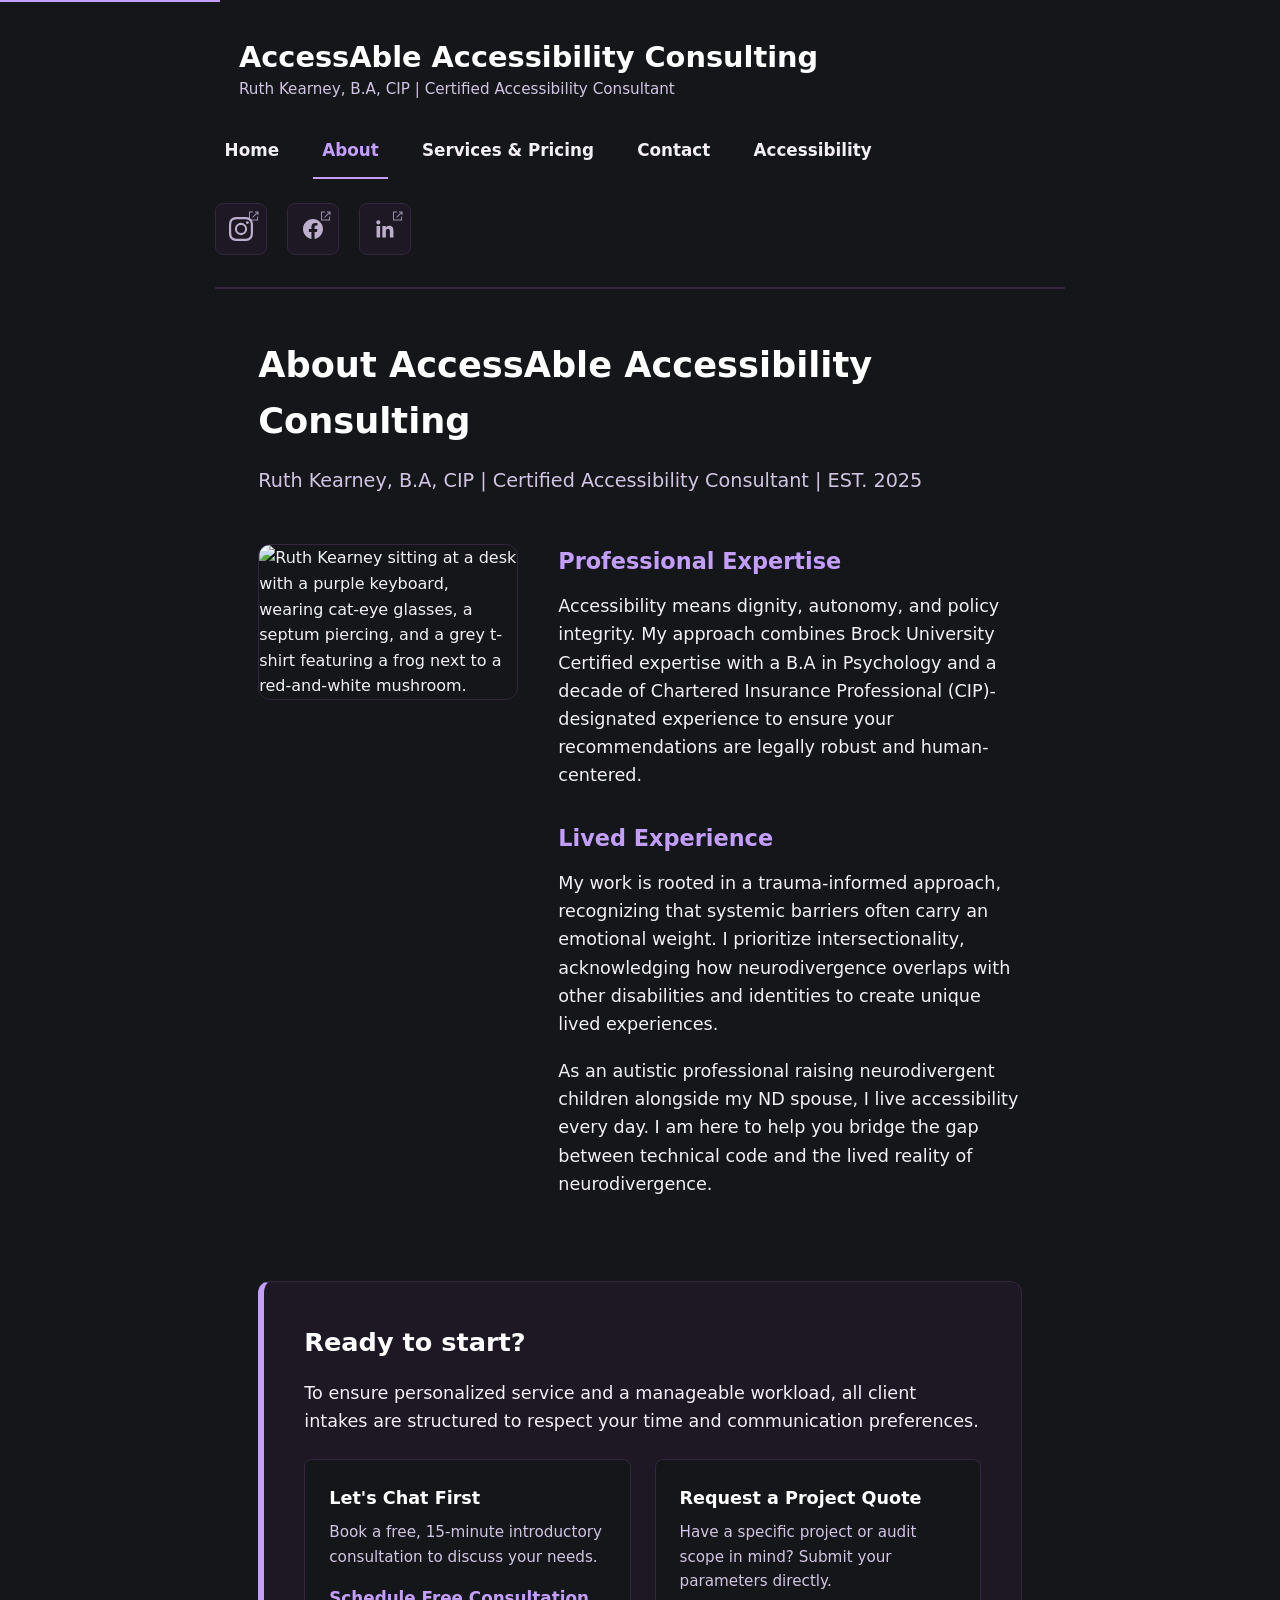
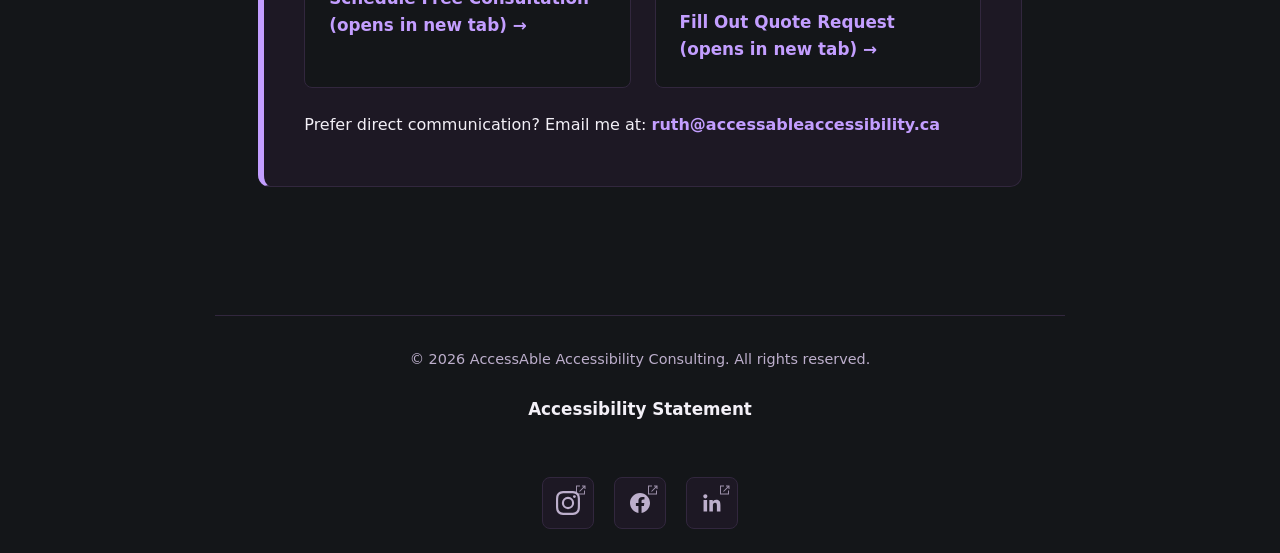
==== about.html @ 56aef6e1 "Initial website upload" ====
<!DOCTYPE html>
<html lang="en">
<head>
    <meta charset="UTF-8">
    <meta name="viewport" content="width=device-width, initial-scale=1.0">
    <title>About | AccessAble Accessibility Consulting</title>
    <style>
        * {
            box-sizing: border-box;
            margin: 0;
            padding: 0;
        }

        html {
            scroll-behavior: smooth;
        }

        /* 🚫 2.3.3 Prefers-Reduced-Motion Media Query */
        @media (prefers-reduced-motion: reduce) {
            html {
                scroll-behavior: auto !important;
            }
            .back-to-top {
                transition: none !important;
            }
        }

        body {
            font-family: system-ui, -apple-system, BlinkMacSystemFont, 'Segoe UI', Roboto, sans-serif;
            background-color: #141619; 
            color: #f3f0f7; 
            line-height: 1.6;
            padding: 0 1.5rem;
        }

        /* ♿ Skip to Content Link */
        .skip-link {
            position: absolute;
            top: -40px;
            left: 0;
            background: #c39eff;
            color: #120e16;
            padding: 8px 16px;
            z-index: 100;
            font-weight: bold;
            transition: top 0.2s;
            text-decoration: none;
        }
        .skip-link:focus {
            top: 0;
            outline: 3px solid #ffffff;
            outline-offset: 2px;
        }

        /* 🏠 Structural Header Elements */
        header {
            max-width: 850px;
            margin: 2.5rem auto;
            border-bottom: 2px solid #32273e; 
            padding-bottom: 2rem;
        }

        .header-brand {
            display: flex; 
            align-items: center; 
            gap: 1.5rem; 
            text-decoration: none; 
            margin-bottom: 1.5rem; 
            border: none;
        }

        .logo-link {
            display: inline-block;
            border-radius: 4px;
            transition: outline 0.1s;
        }
        .logo-link:focus {
            outline: 3px solid #c39eff;
            outline-offset: 4px;
        }

        .header-logo {
            height: 140px; 
            width: auto; 
            display: block; 
            border: none;
        }

        /* 🗺️ Nav Menu */
        .nav-container {
            display: flex;
            justify-content: space-between;
            align-items: center;
            gap: 1.5rem;
            flex-wrap: wrap;
        }

        nav ul {
            list-style: none;
            display: flex;
            gap: 1.5rem;
            margin: 0;
            padding: 0;
            flex-wrap: wrap;
        }

        nav a {
    color: #f3f0f7;
    text-decoration: none;
    font-weight: 600;
    font-size: 1.05rem;
    padding: 0.8rem 0.6rem; /* Increases bounding box over 44px */
    display: inline-block;
    border-bottom: 2px solid transparent;
    transition: color 0.2s, border-color 0.2s;
}

        nav a:hover {
            color: #c39eff;
            border-bottom-color: #c39eff;
        }
        
        nav a:focus {
            color: #c39eff;
            outline: 3px solid #c39eff;
            outline-offset: 2px;
        }

        nav a.active {
            color: #c39eff;
            border-bottom: 2px solid #c39eff;
        }

        /* 📱 Social Icons Area */
       /* 📱 Social Icons Target Area Controls (SC 2.5.5 - Enhanced Spacing & Scale) */
.social-group {
    display: flex;
    align-items: center;
    gap: 1.25rem; /* 20px clean spatial clearance buffer between distinct targets */
}

.social-link {
    display: inline-flex;
    align-items: center;
    justify-content: center;
    color: #bdafcc;
    width: 52px;  /* Absolute AAA physical boundaries */
    height: 52px; /* Absolute AAA physical boundaries */
    border-radius: 8px;
    position: relative;
    background-color: #1d1824;
    border: 1px solid #32273e;
    transition: color 0.2s, background-color 0.2s, border-color 0.2s;
}

.social-link .brand-icon {
    width: 24px;
    height: 24px;
    fill: currentColor;
    display: block;
}

/* Distinct, high-visibility external indicator icon layout */
.social-link .external-glyph {
    position: absolute;
    top: 6px;
    right: 6px;
    width: 12px;
    height: 12px;
    fill: currentColor;
    opacity: 0.8;
}

.social-link:hover {
    color: #c39eff;
    background-color: #261f30;
    border-color: #4c3b5c;
}

.social-link:focus {
    color: #c39eff;
    background-color: #261f30;
    outline: 3px solid #c39eff;
    outline-offset: 2px;
}

     /* Core Main Layout */
main {
    /* Explicitly limits block layouts to ~75 characters wide */
    max-width: 75ch; 
    margin: 0 auto;
    padding-bottom: 5rem;
}

        .page-title {
            margin: 3rem 0 1rem 0;
            font-size: 2.2rem;
            color: #ffffff;
        }

        .section-intro {
            font-size: 1.2rem;
            color: #d2c4e3; /* Increased contrast brightness */
            margin-bottom: 3rem;
        }

        .profile-container {
            display: flex;
            gap: 2.5rem;
            align-items: flex-start;
            flex-wrap: wrap;
            margin-bottom: 3rem;
        }

        .photo-column {
            flex: 0 0 auto;
            width: 260px;
            max-width: 100%;
        }

        .photo-column img {
            width: 100%;
            height: auto;
            border-radius: 12px;
            border: 1px solid #32273e;
            display: block;
        }

        .text-column {
            flex: 1;
            min-width: 280px;
        }

        .text-column h2 {
            font-size: 1.4rem;
            color: #c39eff;
            margin: 0 0 0.75rem 0;
        }

        .text-column h2.second-heading {
            margin-top: 2rem;
        }

        .text-column p {
            margin-bottom: 1.2rem;
            font-size: 1.1rem;
            color: #f3f0f7;
            line-height: 1.6;
        }

        /* 📢 CTA Booking Banner Area */
        .cta-banner {
            background-color: #1d1824;
            border: 1px solid #32273e;
            border-left: 6px solid #c39eff;
            padding: 2.5rem;
            border-radius: 12px;
            margin-top: 4rem;
        }

        .cta-banner h2 {
            font-size: 1.6rem;
            color: #ffffff;
            margin-bottom: 1rem;
        }

        .cta-banner p {
            margin-bottom: 1.2rem;
            color: #f3f0f7;
            font-size: 1.1rem;
        }

        .cta-link {
            color: #c39eff;
            text-decoration: none;
            font-weight: 700;
        }
        .cta-link:hover {
            text-decoration: underline;
        }
        .cta-link:focus {
            outline: 3px solid #c39eff;
            outline-offset: 2px;
            text-decoration: underline;
        }

        /* 🔝 Fixed Back to Top Control */
        .back-to-top {
            position: fixed;
            bottom: 2rem;
            right: 2rem;
            background-color: #c39eff; 
            color: #120e16;
            border: 2px solid #32273e;
            border-radius: 8px;
            padding: 0.75rem 1.2rem;
            font-weight: 700;
            font-size: 1rem;
            cursor: pointer;
            z-index: 999;
            opacity: 0;
            transform: translateY(20px);
            transition: opacity 0.3s, transform 0.3s, background-color 0.2s;
            pointer-events: none; 
        }

        .back-to-top.visible {
            opacity: 1;
            transform: translateY(0);
            pointer-events: auto; 
        }

        .back-to-top:hover {
            background-color: #ddc7ff;
        }
        .back-to-top:focus {
            background-color: #ddc7ff;
            outline: 3px solid #ffffff;
            outline-offset: 2px;
        }

        /* 👣 Page Footer Area */
        footer {
            max-width: 850px;
            margin: 3rem auto 1.5rem auto;
            border-top: 1px solid #32273e;
            padding-top: 2rem;
            font-size: 0.9rem;
            color: #bdafcc;
            text-align: center;
        }

        .footer-nav {
            margin-top: 0.75rem;
            display: flex;
            flex-direction: column;
            align-items: center;
            gap: 1rem;
        }

        .footer-links {
            display: flex;
            gap: 1.5rem;
            flex-wrap: wrap;
            justify-content: center;
        }
    </style>
</head>
<body>

    <a href="#main-content" class="skip-link">Skip to main content</a>

    <header>
        <div class="header-brand">
            <a href="index.html" class="logo-link" aria-label="AccessAble Accessibility Consulting - Home">
                <img src="logo.png" alt="" class="header-logo" onerror="this.style.display='none'">
            </a>
            
            <div style="display: block; text-align: left;">
                <span style="display: block; font-size: 1.8rem; font-weight: 700; color: #ffffff; margin: 0; line-height: 1.2;">AccessAble Accessibility Consulting</span>
                <span style="display: block; font-size: 0.95rem; color: #d2c4e3; margin: 0.3rem 0 0 0; line-height: 1.4;">Ruth Kearney, B.A, CIP | Certified Accessibility Consultant</span>
            </div>
        </div>

        
        <div class="nav-container">
            <nav aria-label="Main Navigation">
                <ul>
                    <li><a href="index.html">Home</a></li>
                    <li><a href="about.html" class="active" aria-current="page">About</a></li>
                    <li><a href="services.html">Services & Pricing</a></li>
                    <li><a href="contact.html">Contact</a></li>
                    <li><a href="accessibility.html">Accessibility</a></li>
                </ul>
            </nav>

          <div class="social-group" aria-label="Social Media Context Links">
    <a href="https://www.instagram.com/accessableaccessibility/" class="social-link" target="_blank" rel="noopener" aria-label="Visit our Instagram profile (opens in a new tab)">
        <svg class="brand-icon" viewBox="0 0 24 24" aria-hidden="true"><path d="M12 2.163c3.204 0 3.584.012 4.85.07 3.252.148 4.771 1.691 4.919 4.919.058 1.265.069 1.645.069 4.849 0 3.205-.012 3.584-.069 4.849-.149 3.225-1.664 4.771-4.919 4.919-1.266.058-1.644.07-4.85.07-3.204 0-3.584-.012-4.849-.07-3.26-.149-4.771-1.699-4.919-4.92-.058-1.265-.07-1.644-.07-4.849 0-3.204.013-3.583.07-4.849.149-3.227 1.664-4.771 4.919-4.919 1.266-.057 1.645-.069 4.849-.069zM12 0C8.741 0 8.333.014 7.053.072 2.695.272.273 2.69.073 7.051.014 8.333 0 8.741 0 12c0 3.259.014 3.668.072 4.948.2 4.358 2.618 6.78 6.98 6.98 1.281.058 1.689.072 4.948.072 3.259 0 3.668-.014 4.948-.072 4.354-.2 6.782-2.618 6.979-6.98.059-1.28.073-1.689.073-4.948 0-3.259-.014-3.667-.072-4.947-.196-4.354-2.617-6.78-6.979-6.98C15.668.014 15.259 0 12 0zm0 5.838a6.162 6.162 0 100 12.324 6.162 6.162 0 000-12.324zM12 16a4 4 0 110-8 4 4 0 010 8zm6.406-11.845a1.44 1.44 0 100 2.881 1.44 1.44 0 000-2.881z"/></svg>
        <svg class="external-glyph" viewBox="0 0 24 24" aria-hidden="true"><path d="M14 3h7v7h-2V6.414l-9.293 9.293-1.414-1.414L17.586 5H14V3zm-4 2H4v14h14v-6h2v8H2V3h8v2z"/></svg>
    </a>
    <a href="https://www.facebook.com/profile.php?id=61587194308628" class="social-link" target="_blank" rel="noopener" aria-label="Visit our Facebook page (opens in a new tab)">
        <svg class="brand-icon" viewBox="0 0 24 24" aria-hidden="true"><path d="M22 12c0-5.523-4.477-10-10-10S2 6.477 2 12c0 4.991 3.657 9.128 8.438 9.878v-6.987h-2.54V12h2.54V9.797c0-2.506 1.492-3.89 3.777-3.89 1.094 0 2.238.195 2.238.195v2.46h-1.26c-1.243 0-1.63.771-1.63 1.562V12h2.773l-.443 2.89h-2.33v6.988C18.343 21.128 22 16.991 22 12z"/></svg>
        <svg class="external-glyph" viewBox="0 0 24 24" aria-hidden="true"><path d="M14 3h7v7h-2V6.414l-9.293 9.293-1.414-1.414L17.586 5H14V3zm-4 2H4v14h14v-6h2v8H2V3h8v2z"/></svg>
    </a>
    <a href="https://www.linkedin.com/in/ruth-kearney-02051a6a" class="social-link" target="_blank" rel="noopener" aria-label="Visit our LinkedIn profile (opens in a new tab)">
        <svg class="brand-icon" viewBox="0 0 24 24" aria-hidden="true"><path d="M20.447 20.452h-3.554v-5.569c0-1.328-.027-3.037-1.852-3.037-1.853 0-2.136 1.445-2.136 2.939v5.667H9.351V9h3.414v1.561h.046c.477-.9 1.637-1.85 3.37-1.85 3.601 0 4.267 2.37 4.267 5.455v6.286zM5.337 7.433c-1.144 0-2.063-.926-2.063-2.065 0-1.138.92-2.063 2.063-2.063 1.14 0 2.064.925 2.064 2.063 0 1.139-.925 2.065-2.064 2.065zm1.782 13.019H3.555V9h3.564v11.452z"/></svg>
        <svg class="external-glyph" viewBox="0 0 24 24" aria-hidden="true"><path d="M14 3h7v7h-2V6.414l-9.293 9.293-1.414-1.414L17.586 5H14V3zm-4 2H4v14h14v-6h2v8H2V3h8v2z"/></svg>
    </a>
</div>
        </div>
    </header>

    <main id="main-content">
        <h1 class="page-title">About AccessAble Accessibility Consulting</h1>
        <p class="section-intro">Ruth Kearney, B.A, CIP | Certified Accessibility Consultant | EST. 2025</p>

        <div class="profile-container">
            
            <div class="photo-column">
                <img src="ruth.jpg" 
                     alt="Ruth Kearney sitting at a desk with a purple keyboard, wearing cat-eye glasses, a septum piercing, and a grey t-shirt featuring a frog next to a red-and-white mushroom.">
            </div>

            <div class="text-column">
                <section aria-label="Professional Expertise">
                    <h2>Professional Expertise</h2>
                    <p>
                        Accessibility means dignity, autonomy, and policy integrity. My approach combines Brock University Certified expertise with a B.A in Psychology and a decade of Chartered Insurance Professional (CIP)-designated experience to ensure your recommendations are legally robust and human-centered.
                    </p>
                </section>

                <section aria-label="Lived Experience">
                    <h2 class="second-heading">Lived Experience</h2>
                    <p>
                        My work is rooted in a trauma-informed approach, recognizing that systemic barriers often carry an emotional weight. I prioritize intersectionality, acknowledging how neurodivergence overlaps with other disabilities and identities to create unique lived experiences.
                    </p>
                    <p>
                        As an autistic professional raising neurodivergent children alongside my ND spouse, I live accessibility every day. I am here to help you bridge the gap between technical code and the lived reality of neurodivergence.
                    </p>
                </section>
            </div>

        </div>

        <section class="cta-banner" aria-label="Engagement Intent Options">
            <h2>Ready to start?</h2>
            <p style="margin-bottom: 1.5rem;">To ensure personalized service and a manageable workload, all client intakes are structured to respect your time and communication preferences.</p>
            
            <div style="display: flex; gap: 1.5rem; flex-wrap: wrap; margin-bottom: 1.5rem;">
                
                <div style="flex: 1; min-width: 260px; background-color: #141619; border: 1px solid #32273e; padding: 1.5rem; border-radius: 8px;">
                    <h3 style="color: #ffffff; margin-bottom: 0.5rem; font-size: 1.1rem;">Let's Chat First</h3>
                    <p style="font-size: 0.95rem; color: #d2c4e3; margin-bottom: 1rem;">Book a free, 15-minute introductory consultation to discuss your needs.</p>
                    <a href="https://calendar.app.google/gNQzkk5dsByMoFer8" 
                       target="_blank" 
                       rel="noopener" 
                       class="cta-link" 
                       style="display: inline-block; font-size: 1.05rem;"
                       aria-label="Schedule Free Consultation (opens in new tab)">Schedule Free Consultation (opens in new tab) &rarr;</a>
                </div>

                <div style="flex: 1; min-width: 260px; background-color: #141619; border: 1px solid #32273e; padding: 1.5rem; border-radius: 8px;">
                    <h3 style="color: #ffffff; margin-bottom: 0.5rem; font-size: 1.1rem;">Request a Project Quote</h3>
                    <p style="font-size: 0.95rem; color: #d2c4e3; margin-bottom: 1rem;">Have a specific project or audit scope in mind? Submit your parameters directly.</p>
                    <a href="https://forms.gle/bXz4GAgffQhFirALA" 
                       target="_blank" 
                       rel="noopener" 
                       class="cta-link" 
                       style="display: inline-block; font-size: 1.05rem;"
                       aria-label="Fill Out Quote Request (opens in new tab)">Fill Out Quote Request (opens in new tab) &rarr;</a>
                </div>

            </div> 

            <p style="font-size: 1rem; color: #f3f0f7; margin-bottom: 0.5rem;">Prefer direct communication? Email me at: <a href="mailto:ruth@accessableaccessibility.ca" class="cta-link">ruth@accessableaccessibility.ca</a></p>
     </section>
    </main>

    <button id="backToTopBtn" class="back-to-top" aria-label="Back to top" onclick="scrollToTop()">
        &uarr; Top
    </button>

    <script>
        const backToTopBtn = document.getElementById("backToTopBtn");

        window.onscroll = function() {
            if (document.body.scrollTop > 250 || document.documentElement.scrollTop > 250) {
                backToTopBtn.classList.add("visible");
            } else {
                backToTopBtn.classList.remove("visible");
            }
        };

        function scrollToTop() {
            window.scrollTo({
                top: 0,
                behavior: 'smooth'
            });
        }
    </script>

    <footer>
        <p>&copy; 2026 AccessAble Accessibility Consulting. All rights reserved.</p>
        <nav class="footer-nav" aria-label="Footer Navigation">
            <div class="footer-links">
                <a href="accessibility.html">Accessibility Statement</a>
            </div>

            <div class="social-group" style="margin-top: 1.5rem; justify-content: center;" aria-label="Social Media Context Links">
    <a href="https://www.instagram.com/accessableaccessibility/" class="social-link" target="_blank" rel="noopener" aria-label="Visit our Instagram profile (opens in a new tab)">
        <svg class="brand-icon" viewBox="0 0 24 24" aria-hidden="true"><path d="M12 2.163c3.204 0 3.584.012 4.85.07 3.252.148 4.771 1.691 4.919 4.919.058 1.265.069 1.645.069 4.849 0 3.205-.012 3.584-.069 4.849-.149 3.225-1.664 4.771-4.919 4.919-1.266.058-1.644.07-4.85.07-3.204 0-3.584-.012-4.849-.07-3.26-.149-4.771-1.699-4.919-4.92-.058-1.265-.07-1.644-.07-4.849 0-3.204.013-3.583.07-4.849.149-3.227 1.664-4.771 4.919-4.919 1.266-.057 1.645-.069 4.849-.069zM12 0C8.741 0 8.333.014 7.053.072 2.695.272.273 2.69.073 7.051.014 8.333 0 8.741 0 12c0 3.259.014 3.668.072 4.948.2 4.358 2.618 6.78 6.98 6.98 1.281.058 1.689.072 4.948.072 3.259 0 3.668-.014 4.948-.072 4.354-.2 6.782-2.618 6.979-6.98.059-1.28.073-1.689.073-4.948 0-3.259-.014-3.667-.072-4.947-.196-4.354-2.617-6.78-6.979-6.98C15.668.014 15.259 0 12 0zm0 5.838a6.162 6.162 0 100 12.324 6.162 6.162 0 000-12.324zM12 16a4 4 0 110-8 4 4 0 010 8zm6.406-11.845a1.44 1.44 0 100 2.881 1.44 1.44 0 000-2.881z"/></svg>
        <svg class="external-glyph" viewBox="0 0 24 24" aria-hidden="true"><path d="M14 3h7v7h-2V6.414l-9.293 9.293-1.414-1.414L17.586 5H14V3zm-4 2H4v14h14v-6h2v8H2V3h8v2z"/></svg>
    </a>
    <a href="https://www.facebook.com/profile.php?id=61587194308628" class="social-link" target="_blank" rel="noopener" aria-label="Visit our Facebook page (opens in a new tab)">
        <svg class="brand-icon" viewBox="0 0 24 24" aria-hidden="true"><path d="M22 12c0-5.523-4.477-10-10-10S2 6.477 2 12c0 4.991 3.657 9.128 8.438 9.878v-6.987h-2.54V12h2.54V9.797c0-2.506 1.492-3.89 3.777-3.89 1.094 0 2.238.195 2.238.195v2.46h-1.26c-1.243 0-1.63.771-1.63 1.562V12h2.773l-.443 2.89h-2.33v6.988C18.343 21.128 22 16.991 22 12z"/></svg>
        <svg class="external-glyph" viewBox="0 0 24 24" aria-hidden="true"><path d="M14 3h7v7h-2V6.414l-9.293 9.293-1.414-1.414L17.586 5H14V3zm-4 2H4v14h14v-6h2v8H2V3h8v2z"/></svg>
    </a>
    <a href="https://www.linkedin.com/in/ruth-kearney-02051a6a" class="social-link" target="_blank" rel="noopener" aria-label="Visit our LinkedIn profile (opens in a new tab)">
        <svg class="brand-icon" viewBox="0 0 24 24" aria-hidden="true"><path d="M20.447 20.452h-3.554v-5.569c0-1.328-.027-3.037-1.852-3.037-1.853 0-2.136 1.445-2.136 2.939v5.667H9.351V9h3.414v1.561h.046c.477-.9 1.637-1.85 3.37-1.85 3.601 0 4.267 2.37 4.267 5.455v6.286zM5.337 7.433c-1.144 0-2.063-.926-2.063-2.065 0-1.138.92-2.063 2.063-2.063 1.14 0 2.064.925 2.064 2.063 0 1.139-.925 2.065-2.064 2.065zm1.782 13.019H3.555V9h3.564v11.452z"/></svg>
        <svg class="external-glyph" viewBox="0 0 24 24" aria-hidden="true"><path d="M14 3h7v7h-2V6.414l-9.293 9.293-1.414-1.414L17.586 5H14V3zm-4 2H4v14h14v-6h2v8H2V3h8v2z"/></svg>
    </a>
</div>
        </nav>
    </footer>

</body>
</html>
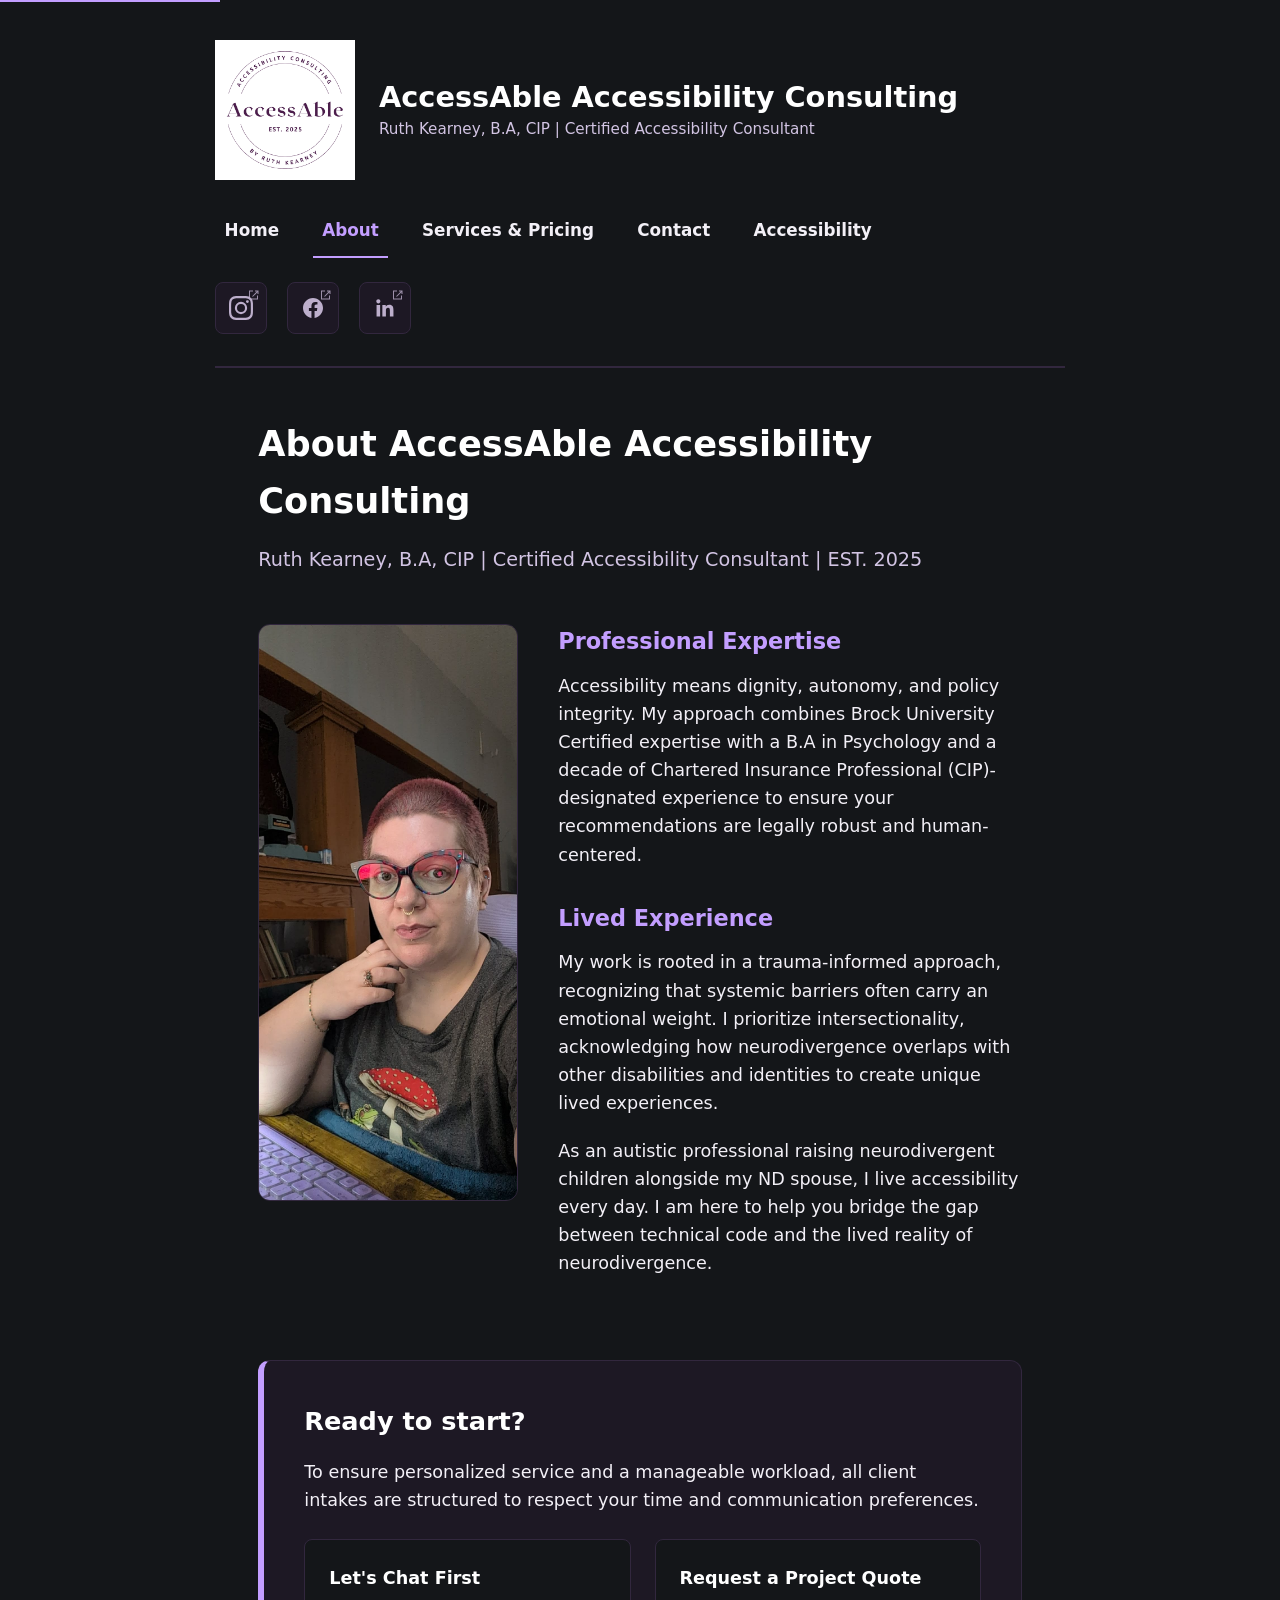
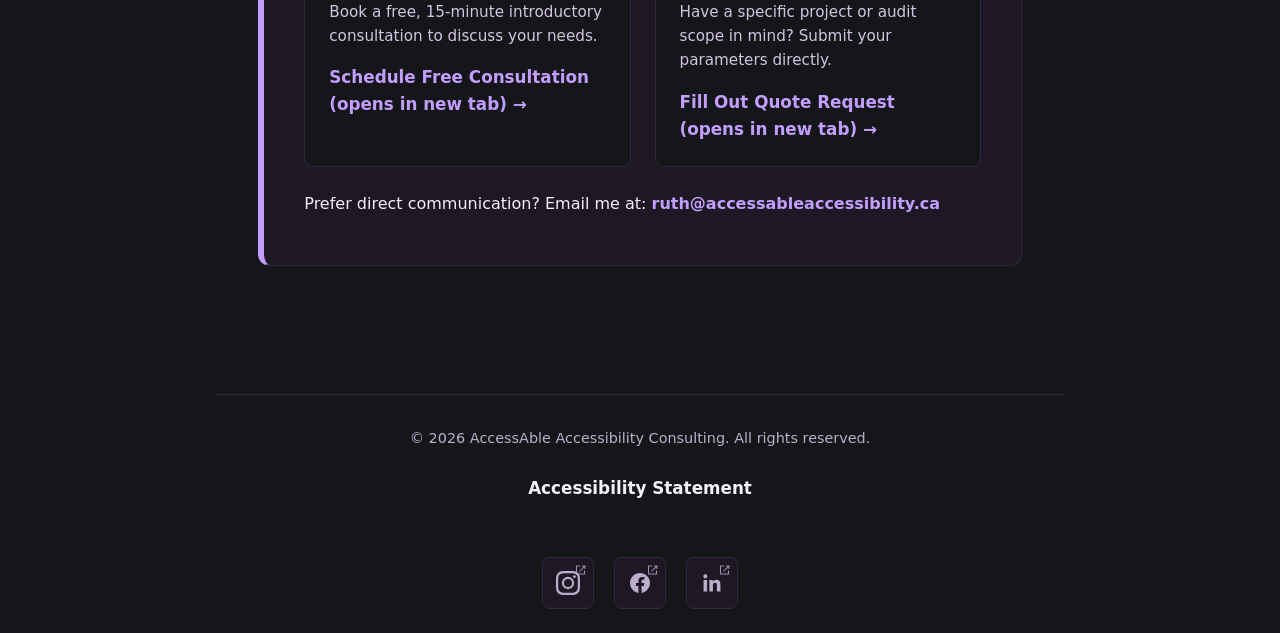
==== commit 5e6f094d: "Fix images src" ====
--- a/about.html
+++ b/about.html
@@ -353,7 +353,7 @@
     <header>
         <div class="header-brand">
             <a href="index.html" class="logo-link" aria-label="AccessAble Accessibility Consulting - Home">
-                <img src="logo.png" alt="" class="header-logo" onerror="this.style.display='none'">
+                <img src="images/logo.png" alt="" class="header-logo" onerror="this.style.display='none'">
             </a>
             
             <div style="display: block; text-align: left;">
@@ -398,7 +398,7 @@
         <div class="profile-container">
             
             <div class="photo-column">
-                <img src="ruth.jpg" 
+                <img src="images/ruth.jpg" 
                      alt="Ruth Kearney sitting at a desk with a purple keyboard, wearing cat-eye glasses, a septum piercing, and a grey t-shirt featuring a frog next to a red-and-white mushroom.">
             </div>
 
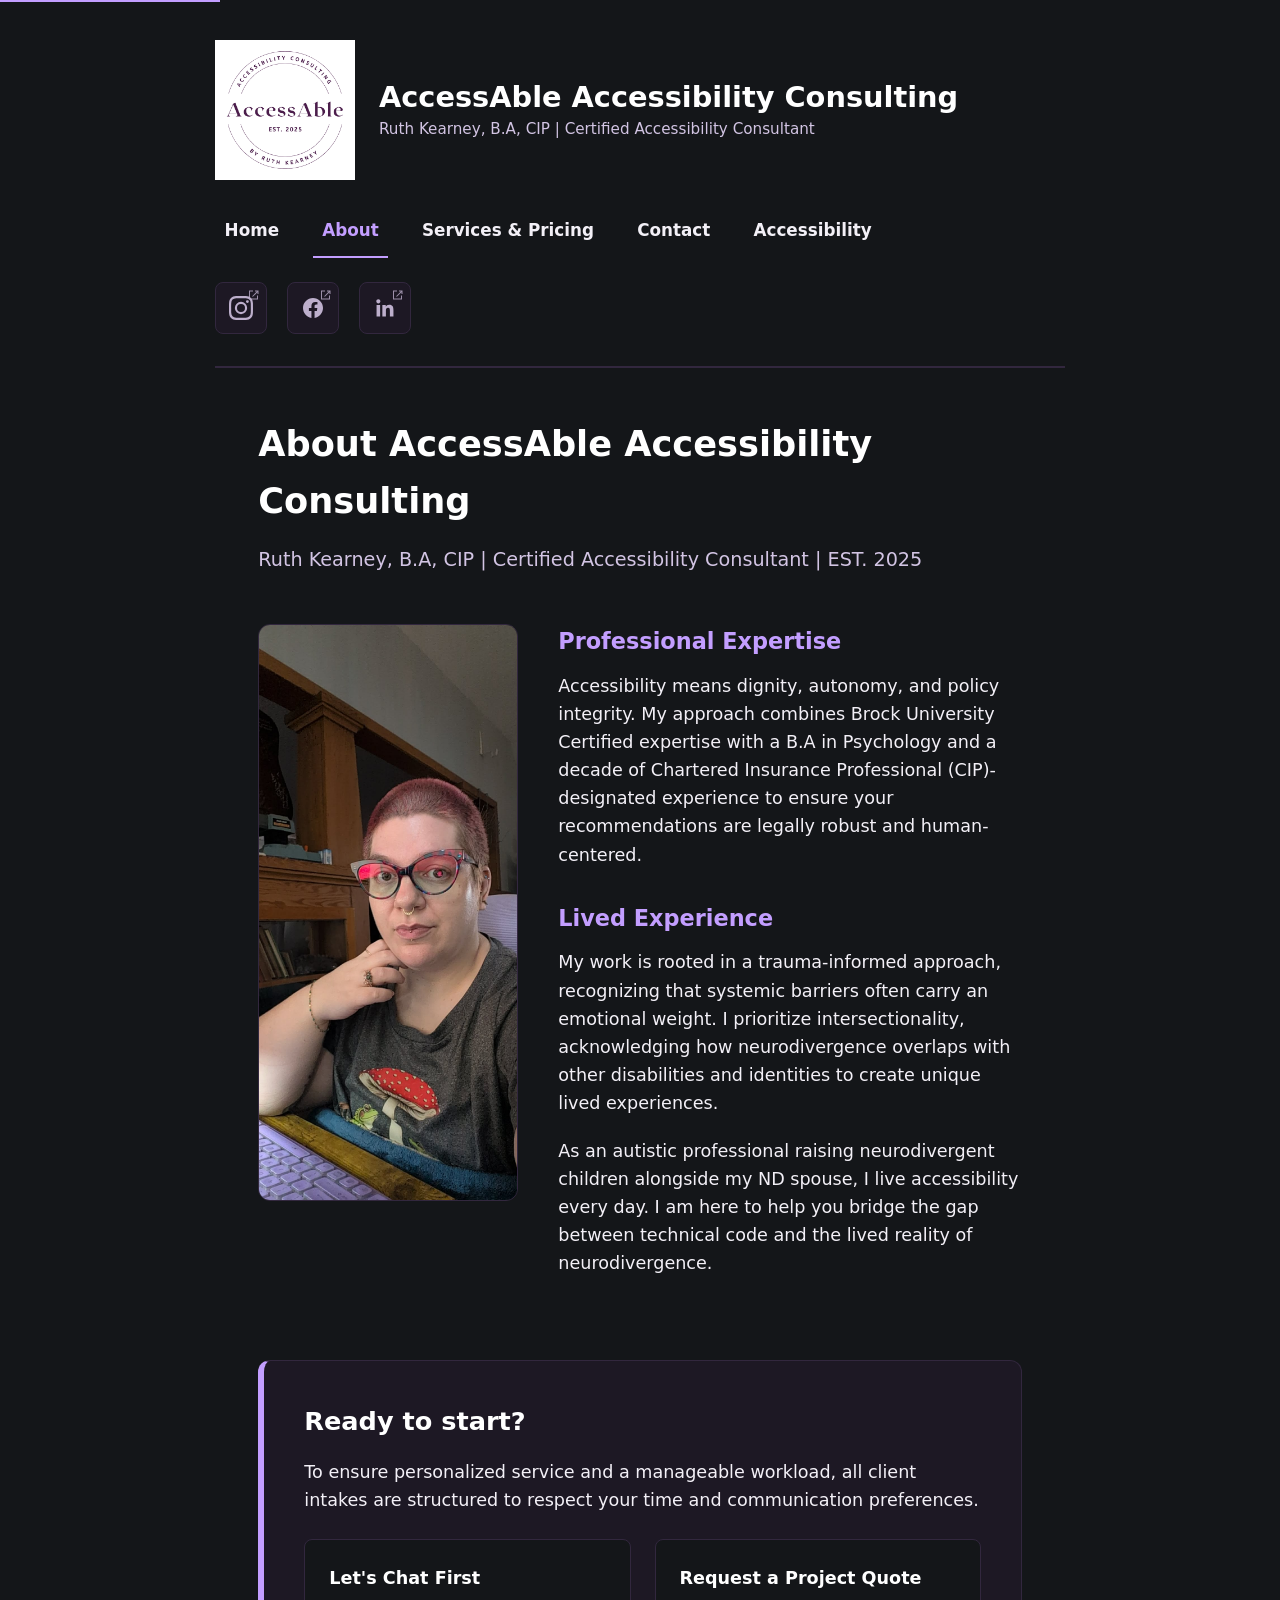
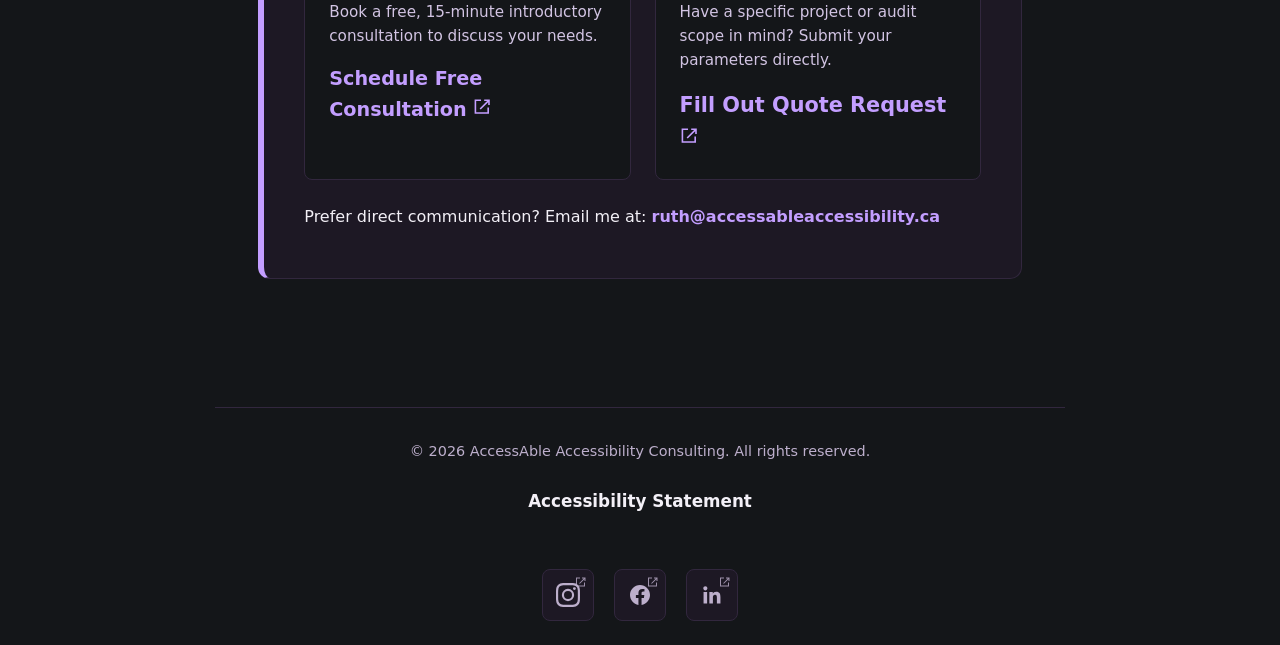
==== commit 04edc468: "corrected about svg" ====
--- a/about.html
+++ b/about.html
@@ -436,8 +436,9 @@
                        target="_blank" 
                        rel="noopener" 
                        class="cta-link" 
-                       style="display: inline-block; font-size: 1.05rem;"
-                       aria-label="Schedule Free Consultation (opens in new tab)">Schedule Free Consultation (opens in new tab) &rarr;</a>
+                       style="display: inline-block; font-size: 1.2rem;"
+                       aria-label="Schedule Free Consultation (opens in new tab)">Schedule Free Consultation <svg style=" height: 1.2rem; width: 1.2rem; fill: currentColor" viewBox="0 0 24 24" aria-hidden="true"><path d="M14 3h7v7h-2V6.414l-9.293 9.293-1.414-1.414L17.586 5H14V3zm-4 2H4v14h14v-6h2v8H2V3h8v2z"/></svg>
+</a>
                 </div>
 
                 <div style="flex: 1; min-width: 260px; background-color: #141619; border: 1px solid #32273e; padding: 1.5rem; border-radius: 8px;">
@@ -447,8 +448,9 @@
                        target="_blank" 
                        rel="noopener" 
                        class="cta-link" 
-                       style="display: inline-block; font-size: 1.05rem;"
-                       aria-label="Fill Out Quote Request (opens in new tab)">Fill Out Quote Request (opens in new tab) &rarr;</a>
+                       style="display: inline-block; font-size: 1.3rem;"
+                       aria-label="Fill Out Quote Request (opens in new tab)">Fill Out Quote Request <svg style=" height: 1.2rem; width: 1.2rem; fill: currentColor" viewBox="0 0 24 24" aria-hidden="true"><path d="M14 3h7v7h-2V6.414l-9.293 9.293-1.414-1.414L17.586 5H14V3zm-4 2H4v14h14v-6h2v8H2V3h8v2z"/></svg>
+</a>
                 </div>
 
             </div> 
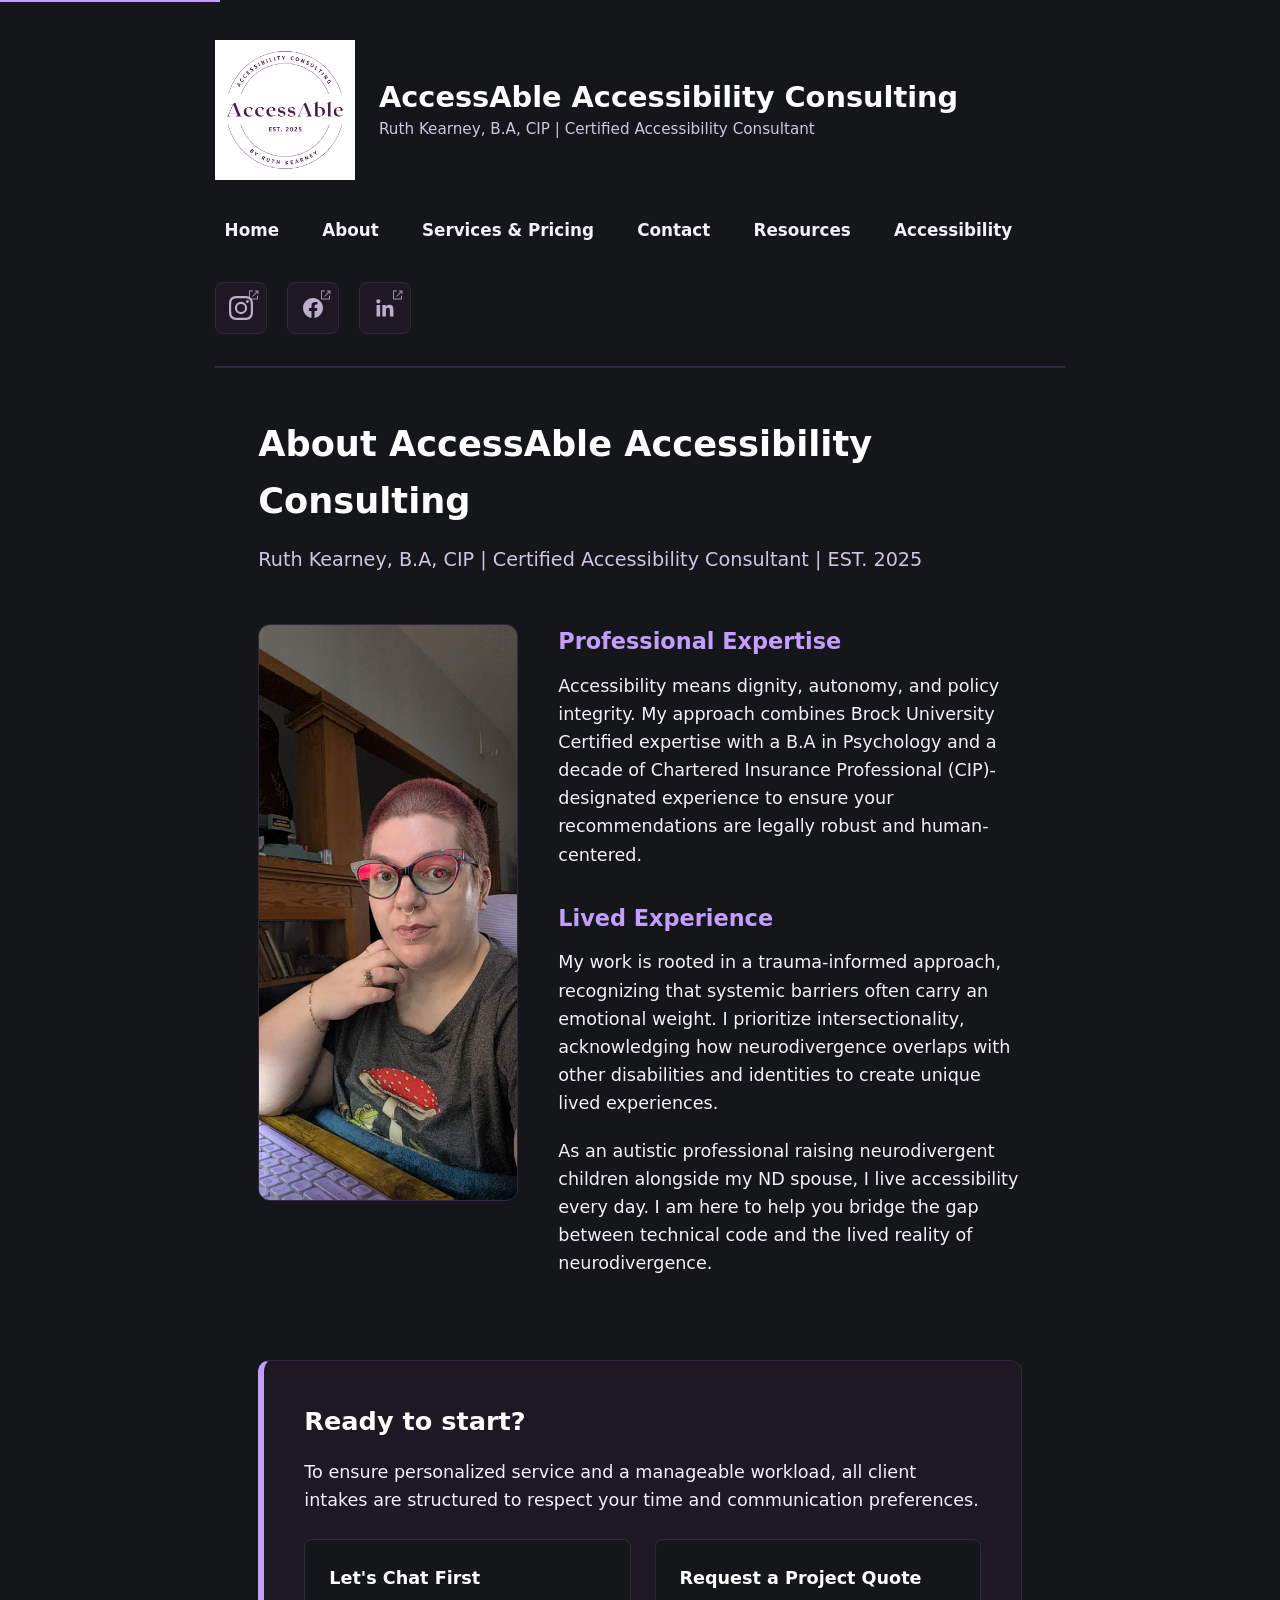
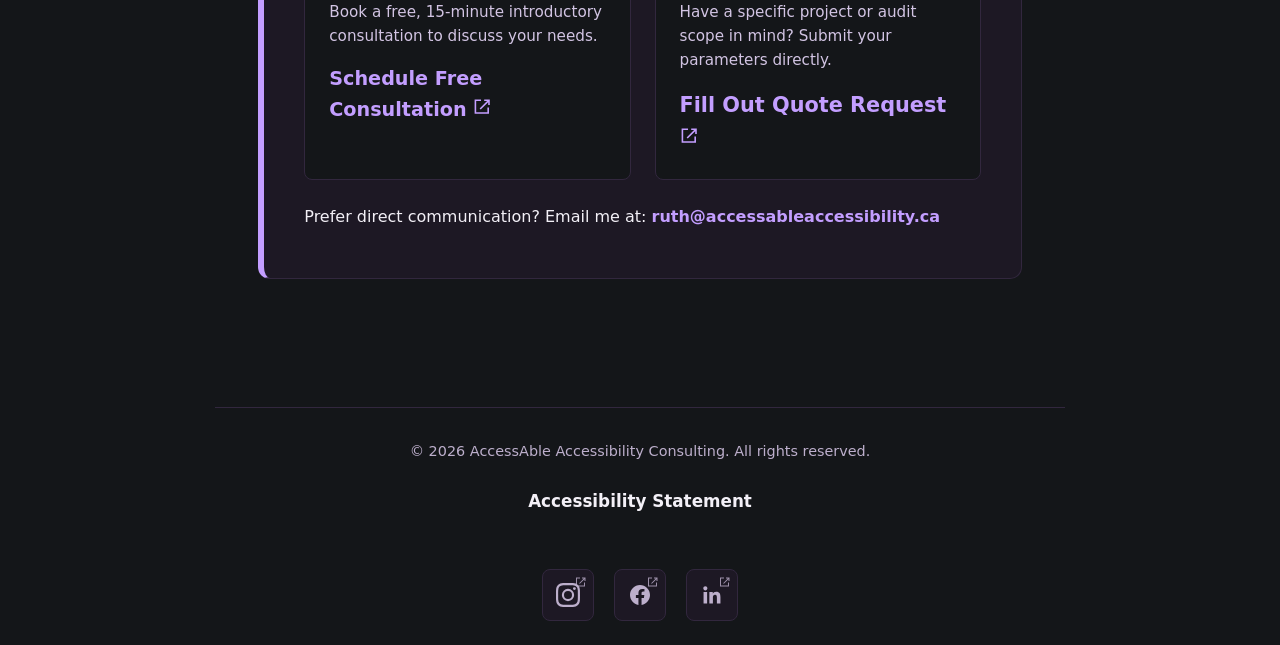
==== commit 7e24bdf2: "Updated all files to today local copy, updated index to the stylesheet version after compare with lo" ====
--- a/about.html
+++ b/about.html
@@ -105,15 +105,15 @@
         }
 
         nav a {
-    color: #f3f0f7;
-    text-decoration: none;
-    font-weight: 600;
-    font-size: 1.05rem;
-    padding: 0.8rem 0.6rem; /* Increases bounding box over 44px */
-    display: inline-block;
-    border-bottom: 2px solid transparent;
-    transition: color 0.2s, border-color 0.2s;
-}
+            color: #f3f0f7;
+            text-decoration: none;
+            font-weight: 600;
+            font-size: 1.05rem;
+            padding: 0.8rem 0.6rem; /* Increases bounding box over 44px */
+            display: inline-block;
+            border-bottom: 2px solid transparent;
+            transition: color 0.2s, border-color 0.2s;
+        }
 
         nav a:hover {
             color: #c39eff;
@@ -132,65 +132,65 @@
         }
 
         /* 📱 Social Icons Area */
-       /* 📱 Social Icons Target Area Controls (SC 2.5.5 - Enhanced Spacing & Scale) */
-.social-group {
-    display: flex;
-    align-items: center;
-    gap: 1.25rem; /* 20px clean spatial clearance buffer between distinct targets */
-}
-
-.social-link {
-    display: inline-flex;
-    align-items: center;
-    justify-content: center;
-    color: #bdafcc;
-    width: 52px;  /* Absolute AAA physical boundaries */
-    height: 52px; /* Absolute AAA physical boundaries */
-    border-radius: 8px;
-    position: relative;
-    background-color: #1d1824;
-    border: 1px solid #32273e;
-    transition: color 0.2s, background-color 0.2s, border-color 0.2s;
-}
-
-.social-link .brand-icon {
-    width: 24px;
-    height: 24px;
-    fill: currentColor;
-    display: block;
-}
-
-/* Distinct, high-visibility external indicator icon layout */
-.social-link .external-glyph {
-    position: absolute;
-    top: 6px;
-    right: 6px;
-    width: 12px;
-    height: 12px;
-    fill: currentColor;
-    opacity: 0.8;
-}
-
-.social-link:hover {
-    color: #c39eff;
-    background-color: #261f30;
-    border-color: #4c3b5c;
-}
-
-.social-link:focus {
-    color: #c39eff;
-    background-color: #261f30;
-    outline: 3px solid #c39eff;
-    outline-offset: 2px;
-}
-
-     /* Core Main Layout */
-main {
-    /* Explicitly limits block layouts to ~75 characters wide */
-    max-width: 75ch; 
-    margin: 0 auto;
-    padding-bottom: 5rem;
-}
+        /* 📱 Social Icons Target Area Controls (SC 2.5.5 - Enhanced Spacing & Scale) */
+        .social-group {
+            display: flex;
+            align-items: center;
+            gap: 1.25rem; /* 20px clean spatial clearance buffer between distinct targets */
+        }
+
+        .social-link {
+            display: inline-flex;
+            align-items: center;
+            justify-content: center;
+            color: #bdafcc;
+            width: 52px;  /* Absolute AAA physical boundaries */
+            height: 52px; /* Absolute AAA physical boundaries */
+            border-radius: 8px;
+            position: relative;
+            background-color: #1d1824;
+            border: 1px solid #32273e;
+            transition: color 0.2s, background-color 0.2s, border-color 0.2s;
+        }
+
+        .social-link .brand-icon {
+            width: 24px;
+            height: 24px;
+            fill: currentColor;
+            display: block;
+        }
+
+        /* Distinct, high-visibility external indicator icon layout */
+        .social-link .external-glyph {
+            position: absolute;
+            top: 6px;
+            right: 6px;
+            width: 12px;
+            height: 12px;
+            fill: currentColor;
+            opacity: 0.8;
+        }
+
+        .social-link:hover {
+            color: #c39eff;
+            background-color: #261f30;
+            border-color: #4c3b5c;
+        }
+
+        .social-link:focus {
+            color: #c39eff;
+            background-color: #261f30;
+            outline: 3px solid #c39eff;
+            outline-offset: 2px;
+        }
+
+        /* Core Main Layout */
+        main {
+            /* Explicitly limits block layouts to ~75 characters wide */
+            max-width: 75ch; 
+            margin: 0 auto;
+            padding-bottom: 5rem;
+        }
 
         .page-title {
             margin: 3rem 0 1rem 0;
@@ -282,6 +282,19 @@
             outline: 3px solid #c39eff;
             outline-offset: 2px;
             text-decoration: underline;
+        }
+
+        /* ♿ Robust Screen Reader Only Utility */
+        .sr-only {
+            position: absolute;
+            width: 1px;
+            height: 1px;
+            padding: 0;
+            margin: -1px;
+            overflow: hidden;
+            clip: rect(0, 0, 0, 0);
+            white-space: nowrap;
+            border: 0;
         }
 
         /* 🔝 Fixed Back to Top Control */
@@ -366,28 +379,29 @@
         <div class="nav-container">
             <nav aria-label="Main Navigation">
                 <ul>
-                    <li><a href="index.html">Home</a></li>
-                    <li><a href="about.html" class="active" aria-current="page">About</a></li>
-                    <li><a href="services.html">Services & Pricing</a></li>
-                    <li><a href="contact.html">Contact</a></li>
-                    <li><a href="accessibility.html">Accessibility</a></li>
-                </ul>
+    <li><a href="index.html">Home</a></li>
+    <li><a href="about.html">About</a></li>
+    <li><a href="services.html">Services & Pricing</a></li>
+    <li><a href="contact.html">Contact</a></li>
+    <li><a href="resources.html">Resources</a></li>
+    <li><a href="accessibility.html">Accessibility</a></li>
+</ul>
             </nav>
 
-          <div class="social-group" aria-label="Social Media Context Links">
-    <a href="https://www.instagram.com/accessableaccessibility/" class="social-link" target="_blank" rel="noopener" aria-label="Visit our Instagram profile (opens in a new tab)">
-        <svg class="brand-icon" viewBox="0 0 24 24" aria-hidden="true"><path d="M12 2.163c3.204 0 3.584.012 4.85.07 3.252.148 4.771 1.691 4.919 4.919.058 1.265.069 1.645.069 4.849 0 3.205-.012 3.584-.069 4.849-.149 3.225-1.664 4.771-4.919 4.919-1.266.058-1.644.07-4.85.07-3.204 0-3.584-.012-4.849-.07-3.26-.149-4.771-1.699-4.919-4.92-.058-1.265-.07-1.644-.07-4.849 0-3.204.013-3.583.07-4.849.149-3.227 1.664-4.771 4.919-4.919 1.266-.057 1.645-.069 4.849-.069zM12 0C8.741 0 8.333.014 7.053.072 2.695.272.273 2.69.073 7.051.014 8.333 0 8.741 0 12c0 3.259.014 3.668.072 4.948.2 4.358 2.618 6.78 6.98 6.98 1.281.058 1.689.072 4.948.072 3.259 0 3.668-.014 4.948-.072 4.354-.2 6.782-2.618 6.979-6.98.059-1.28.073-1.689.073-4.948 0-3.259-.014-3.667-.072-4.947-.196-4.354-2.617-6.78-6.979-6.98C15.668.014 15.259 0 12 0zm0 5.838a6.162 6.162 0 100 12.324 6.162 6.162 0 000-12.324zM12 16a4 4 0 110-8 4 4 0 010 8zm6.406-11.845a1.44 1.44 0 100 2.881 1.44 1.44 0 000-2.881z"/></svg>
-        <svg class="external-glyph" viewBox="0 0 24 24" aria-hidden="true"><path d="M14 3h7v7h-2V6.414l-9.293 9.293-1.414-1.414L17.586 5H14V3zm-4 2H4v14h14v-6h2v8H2V3h8v2z"/></svg>
-    </a>
-    <a href="https://www.facebook.com/profile.php?id=61587194308628" class="social-link" target="_blank" rel="noopener" aria-label="Visit our Facebook page (opens in a new tab)">
-        <svg class="brand-icon" viewBox="0 0 24 24" aria-hidden="true"><path d="M22 12c0-5.523-4.477-10-10-10S2 6.477 2 12c0 4.991 3.657 9.128 8.438 9.878v-6.987h-2.54V12h2.54V9.797c0-2.506 1.492-3.89 3.777-3.89 1.094 0 2.238.195 2.238.195v2.46h-1.26c-1.243 0-1.63.771-1.63 1.562V12h2.773l-.443 2.89h-2.33v6.988C18.343 21.128 22 16.991 22 12z"/></svg>
-        <svg class="external-glyph" viewBox="0 0 24 24" aria-hidden="true"><path d="M14 3h7v7h-2V6.414l-9.293 9.293-1.414-1.414L17.586 5H14V3zm-4 2H4v14h14v-6h2v8H2V3h8v2z"/></svg>
-    </a>
-    <a href="https://www.linkedin.com/in/ruth-kearney-02051a6a" class="social-link" target="_blank" rel="noopener" aria-label="Visit our LinkedIn profile (opens in a new tab)">
-        <svg class="brand-icon" viewBox="0 0 24 24" aria-hidden="true"><path d="M20.447 20.452h-3.554v-5.569c0-1.328-.027-3.037-1.852-3.037-1.853 0-2.136 1.445-2.136 2.939v5.667H9.351V9h3.414v1.561h.046c.477-.9 1.637-1.85 3.37-1.85 3.601 0 4.267 2.37 4.267 5.455v6.286zM5.337 7.433c-1.144 0-2.063-.926-2.063-2.065 0-1.138.92-2.063 2.063-2.063 1.14 0 2.064.925 2.064 2.063 0 1.139-.925 2.065-2.064 2.065zm1.782 13.019H3.555V9h3.564v11.452z"/></svg>
-        <svg class="external-glyph" viewBox="0 0 24 24" aria-hidden="true"><path d="M14 3h7v7h-2V6.414l-9.293 9.293-1.414-1.414L17.586 5H14V3zm-4 2H4v14h14v-6h2v8H2V3h8v2z"/></svg>
-    </a>
-</div>
+            <div class="social-group" aria-label="Social Media Context Links">
+                <a href="https://www.instagram.com/accessableaccessibility/" class="social-link" target="_blank" rel="noopener" aria-label="Visit our Instagram profile (opens in a new tab)">
+                    <svg class="brand-icon" viewBox="0 0 24 24" aria-hidden="true"><path d="M12 2.163c3.204 0 3.584.012 4.85.07 3.252.148 4.771 1.691 4.919 4.919.058 1.265.069 1.645.069 4.849 0 3.205-.012 3.584-.069 4.849-.149 3.225-1.664 4.771-4.919 4.919-1.266.058-1.644.07-4.85.07-3.204 0-3.584-.012-4.849-.07-3.26-.149-4.771-1.699-4.919-4.92-.058-1.265-.07-1.644-.07-4.849 0-3.204.013-3.583.07-4.849.149-3.227 1.664-4.771 4.919-4.919 1.266-.057 1.645-.069 4.849-.069zM12 0C8.741 0 8.333.014 7.053.072 2.695.272.273 2.69.073 7.051.014 8.333 0 8.741 0 12c0 3.259.014 3.668.072 4.948.2 4.358 2.618 6.78 6.98 6.98 1.281.058 1.689.072 4.948.072 3.259 0 3.668-.014 4.948-.072 4.354-.2 6.782-2.618 6.979-6.98.059-1.28.073-1.689.073-4.948 0-3.259-.014-3.667-.072-4.947-.196-4.354-2.617-6.78-6.979-6.98C15.668.014 15.259 0 12 0zm0 5.838a6.162 6.162 0 100 12.324 6.162 6.162 0 000-12.324zM12 16a4 4 0 110-8 4 4 0 010 8zm6.406-11.845a1.44 1.44 0 100 2.881 1.44 1.44 0 000-2.881z"/></svg>
+                    <svg class="external-glyph" viewBox="0 0 24 24" aria-hidden="true"><path d="M14 3h7v7h-2V6.414l-9.293 9.293-1.414-1.414L17.586 5H14V3zm-4 2H4v14h14v-6h2v8H2V3h8v2z"/></svg>
+                </a>
+                <a href="https://www.facebook.com/profile.php?id=61587194308628" class="social-link" target="_blank" rel="noopener" aria-label="Visit our Facebook page (opens in a new tab)">
+                    <svg class="brand-icon" viewBox="0 0 24 24" aria-hidden="true"><path d="M22 12c0-5.523-4.477-10-10-10S2 6.477 2 12c0 4.991 3.657 9.128 8.438 9.878v-6.987h-2.54V12h2.54V9.797c0-2.506 1.492-3.89 3.777-3.89 1.094 0 2.238.195 2.238.195v2.46h-1.26c-1.243 0-1.63.771-1.63 1.562V12h2.773l-.443 2.89h-2.33v6.988C18.343 21.128 22 16.991 22 12z"/></svg>
+                    <svg class="external-glyph" viewBox="0 0 24 24" aria-hidden="true"><path d="M14 3h7v7h-2V6.414l-9.293 9.293-1.414-1.414L17.586 5H14V3zm-4 2H4v14h14v-6h2v8H2V3h8v2z"/></svg>
+                </a>
+                <a href="https://www.linkedin.com/in/ruth-kearney-02051a6a" class="social-link" target="_blank" rel="noopener" aria-label="Visit our LinkedIn profile (opens in a new tab)">
+                    <svg class="brand-icon" viewBox="0 0 24 24" aria-hidden="true"><path d="M20.447 20.452h-3.554v-5.569c0-1.328-.027-3.037-1.852-3.037-1.853 0-2.136 1.445-2.136 2.939v5.667H9.351V9h3.414v1.561h.046c.477-.9 1.637-1.85 3.37-1.85 3.601 0 4.267 2.37 4.267 5.455v6.286zM5.337 7.433c-1.144 0-2.063-.926-2.063-2.065 0-1.138.92-2.063 2.063-2.063 1.14 0 2.064.925 2.064 2.063 0 1.139-.925 2.065-2.064 2.065zm1.782 13.019H3.555V9h3.564v11.452z"/></svg>
+                    <svg class="external-glyph" viewBox="0 0 24 24" aria-hidden="true"><path d="M14 3h7v7h-2V6.414l-9.293 9.293-1.414-1.414L17.586 5H14V3zm-4 2H4v14h14v-6h2v8H2V3h8v2z"/></svg>
+                </a>
+            </div>
         </div>
     </header>
 
@@ -437,8 +451,8 @@
                        rel="noopener" 
                        class="cta-link" 
                        style="display: inline-block; font-size: 1.2rem;"
-                       aria-label="Schedule Free Consultation (opens in new tab)">Schedule Free Consultation <svg style=" height: 1.2rem; width: 1.2rem; fill: currentColor" viewBox="0 0 24 24" aria-hidden="true"><path d="M14 3h7v7h-2V6.414l-9.293 9.293-1.414-1.414L17.586 5H14V3zm-4 2H4v14h14v-6h2v8H2V3h8v2z"/></svg>
-</a>
+                       aria-label="Schedule Free Consultation (opens in a new tab)">Schedule Free Consultation<span class="sr-only" role="tooltip"> (opens in a new tab)</span> <svg style=" height: 1.2rem; width: 1.2rem; fill: currentColor" viewBox="0 0 24 24" aria-hidden="true"><path d="M14 3h7v7h-2V6.414l-9.293 9.293-1.414-1.414L17.586 5H14V3zm-4 2H4v14h14v-6h2v8H2V3h8v2z"/></svg>
+                    </a>
                 </div>
 
                 <div style="flex: 1; min-width: 260px; background-color: #141619; border: 1px solid #32273e; padding: 1.5rem; border-radius: 8px;">
@@ -449,11 +463,11 @@
                        rel="noopener" 
                        class="cta-link" 
                        style="display: inline-block; font-size: 1.3rem;"
-                       aria-label="Fill Out Quote Request (opens in new tab)">Fill Out Quote Request <svg style=" height: 1.2rem; width: 1.2rem; fill: currentColor" viewBox="0 0 24 24" aria-hidden="true"><path d="M14 3h7v7h-2V6.414l-9.293 9.293-1.414-1.414L17.586 5H14V3zm-4 2H4v14h14v-6h2v8H2V3h8v2z"/></svg>
-</a>
+                       aria-label="Fill Out Quote Request (opens in a new tab)">Fill Out Quote Request<span class="sr-only" role="tooltip"> (opens in a new tab)</span> <svg style=" height: 1.2rem; width: 1.2rem; fill: currentColor" viewBox="0 0 24 24" aria-hidden="true"><path d="M14 3h7v7h-2V6.414l-9.293 9.293-1.414-1.414L17.586 5H14V3zm-4 2H4v14h14v-6h2v8H2V3h8v2z"/></svg>
+                    </a>
                 </div>
 
-            </div> 
+            </div>
 
             <p style="font-size: 1rem; color: #f3f0f7; margin-bottom: 0.5rem;">Prefer direct communication? Email me at: <a href="mailto:ruth@accessableaccessibility.ca" class="cta-link">ruth@accessableaccessibility.ca</a></p>
      </section>
@@ -490,19 +504,19 @@
             </div>
 
             <div class="social-group" style="margin-top: 1.5rem; justify-content: center;" aria-label="Social Media Context Links">
-    <a href="https://www.instagram.com/accessableaccessibility/" class="social-link" target="_blank" rel="noopener" aria-label="Visit our Instagram profile (opens in a new tab)">
-        <svg class="brand-icon" viewBox="0 0 24 24" aria-hidden="true"><path d="M12 2.163c3.204 0 3.584.012 4.85.07 3.252.148 4.771 1.691 4.919 4.919.058 1.265.069 1.645.069 4.849 0 3.205-.012 3.584-.069 4.849-.149 3.225-1.664 4.771-4.919 4.919-1.266.058-1.644.07-4.85.07-3.204 0-3.584-.012-4.849-.07-3.26-.149-4.771-1.699-4.919-4.92-.058-1.265-.07-1.644-.07-4.849 0-3.204.013-3.583.07-4.849.149-3.227 1.664-4.771 4.919-4.919 1.266-.057 1.645-.069 4.849-.069zM12 0C8.741 0 8.333.014 7.053.072 2.695.272.273 2.69.073 7.051.014 8.333 0 8.741 0 12c0 3.259.014 3.668.072 4.948.2 4.358 2.618 6.78 6.98 6.98 1.281.058 1.689.072 4.948.072 3.259 0 3.668-.014 4.948-.072 4.354-.2 6.782-2.618 6.979-6.98.059-1.28.073-1.689.073-4.948 0-3.259-.014-3.667-.072-4.947-.196-4.354-2.617-6.78-6.979-6.98C15.668.014 15.259 0 12 0zm0 5.838a6.162 6.162 0 100 12.324 6.162 6.162 0 000-12.324zM12 16a4 4 0 110-8 4 4 0 010 8zm6.406-11.845a1.44 1.44 0 100 2.881 1.44 1.44 0 000-2.881z"/></svg>
-        <svg class="external-glyph" viewBox="0 0 24 24" aria-hidden="true"><path d="M14 3h7v7h-2V6.414l-9.293 9.293-1.414-1.414L17.586 5H14V3zm-4 2H4v14h14v-6h2v8H2V3h8v2z"/></svg>
-    </a>
-    <a href="https://www.facebook.com/profile.php?id=61587194308628" class="social-link" target="_blank" rel="noopener" aria-label="Visit our Facebook page (opens in a new tab)">
-        <svg class="brand-icon" viewBox="0 0 24 24" aria-hidden="true"><path d="M22 12c0-5.523-4.477-10-10-10S2 6.477 2 12c0 4.991 3.657 9.128 8.438 9.878v-6.987h-2.54V12h2.54V9.797c0-2.506 1.492-3.89 3.777-3.89 1.094 0 2.238.195 2.238.195v2.46h-1.26c-1.243 0-1.63.771-1.63 1.562V12h2.773l-.443 2.89h-2.33v6.988C18.343 21.128 22 16.991 22 12z"/></svg>
-        <svg class="external-glyph" viewBox="0 0 24 24" aria-hidden="true"><path d="M14 3h7v7h-2V6.414l-9.293 9.293-1.414-1.414L17.586 5H14V3zm-4 2H4v14h14v-6h2v8H2V3h8v2z"/></svg>
-    </a>
-    <a href="https://www.linkedin.com/in/ruth-kearney-02051a6a" class="social-link" target="_blank" rel="noopener" aria-label="Visit our LinkedIn profile (opens in a new tab)">
-        <svg class="brand-icon" viewBox="0 0 24 24" aria-hidden="true"><path d="M20.447 20.452h-3.554v-5.569c0-1.328-.027-3.037-1.852-3.037-1.853 0-2.136 1.445-2.136 2.939v5.667H9.351V9h3.414v1.561h.046c.477-.9 1.637-1.85 3.37-1.85 3.601 0 4.267 2.37 4.267 5.455v6.286zM5.337 7.433c-1.144 0-2.063-.926-2.063-2.065 0-1.138.92-2.063 2.063-2.063 1.14 0 2.064.925 2.064 2.063 0 1.139-.925 2.065-2.064 2.065zm1.782 13.019H3.555V9h3.564v11.452z"/></svg>
-        <svg class="external-glyph" viewBox="0 0 24 24" aria-hidden="true"><path d="M14 3h7v7h-2V6.414l-9.293 9.293-1.414-1.414L17.586 5H14V3zm-4 2H4v14h14v-6h2v8H2V3h8v2z"/></svg>
-    </a>
-</div>
+                <a href="https://www.instagram.com/accessableaccessibility/" class="social-link" target="_blank" rel="noopener" aria-label="Visit our Instagram profile (opens in a new tab)">
+                    <svg class="brand-icon" viewBox="0 0 24 24" aria-hidden="true"><path d="M12 2.163c3.204 0 3.584.012 4.85.07 3.252.148 4.771 1.691 4.919 4.919.058 1.265.069 1.645.069 4.849 0 3.205-.012 3.584-.069 4.849-.149 3.225-1.664 4.771-4.919 4.919-1.266.058-1.644.07-4.85.07-3.204 0-3.584-.012-4.849-.07-3.26-.149-4.771-1.699-4.919-4.92-.058-1.265-.07-1.644-.07-4.849 0-3.204.013-3.583.07-4.849.149-3.227 1.664-4.771 4.919-4.919 1.266-.057 1.645-.069 4.849-.069zM12 0C8.741 0 8.333.014 7.053.072 2.695.272.273 2.69.073 7.051.014 8.333 0 8.741 0 12c0 3.259.014 3.668.072 4.948.2 4.358 2.618 6.78 6.98 6.98 1.281.058 1.689.072 4.948.072 3.259 0 3.668-.014 4.948-.072 4.354-.2 6.782-2.618 6.979-6.98.059-1.28.073-1.689.073-4.948 0-3.259-.014-3.667-.072-4.947-.196-4.354-2.617-6.78-6.979-6.98C15.668.014 15.259 0 12 0zm0 5.838a6.162 6.162 0 100 12.324 6.162 6.162 0 000-12.324zM12 16a4 4 0 110-8 4 4 0 010 8zm6.406-11.845a1.44 1.44 0 100 2.881 1.44 1.44 0 000-2.881z"/></svg>
+                    <svg class="external-glyph" viewBox="0 0 24 24" aria-hidden="true"><path d="M14 3h7v7h-2V6.414l-9.293 9.293-1.414-1.414L17.586 5H14V3zm-4 2H4v14h14v-6h2v8H2V3h8v2z"/></svg>
+                </a>
+                <a href="https://www.facebook.com/profile.php?id=61587194308628" class="social-link" target="_blank" rel="noopener" aria-label="Visit our Facebook page (opens in a new tab)">
+                    <svg class="brand-icon" viewBox="0 0 24 24" aria-hidden="true"><path d="M22 12c0-5.523-4.477-10-10-10S2 6.477 2 12c0 4.991 3.657 9.128 8.438 9.878v-6.987h-2.54V12h2.54V9.797c0-2.506 1.492-3.89 3.777-3.89 1.094 0 2.238.195 2.238.195v2.46h-1.26c-1.243 0-1.63.771-1.63 1.562V12h2.773l-.443 2.89h-2.33v6.988C18.343 21.128 22 16.991 22 12z"/></svg>
+                    <svg class="external-glyph" viewBox="0 0 24 24" aria-hidden="true"><path d="M14 3h7v7h-2V6.414l-9.293 9.293-1.414-1.414L17.586 5H14V3zm-4 2H4v14h14v-6h2v8H2V3h8v2z"/></svg>
+                </a>
+                <a href="https://www.linkedin.com/in/ruth-kearney-02051a6a" class="social-link" target="_blank" rel="noopener" aria-label="Visit our LinkedIn profile (opens in a new tab)">
+                    <svg class="brand-icon" viewBox="0 0 24 24" aria-hidden="true"><path d="M20.447 20.452h-3.554v-5.569c0-1.328-.027-3.037-1.852-3.037-1.853 0-2.136 1.445-2.136 2.939v5.667H9.351V9h3.414v1.561h.046c.477-.9 1.637-1.85 3.37-1.85 3.601 0 4.267 2.37 4.267 5.455v6.286zM5.337 7.433c-1.144 0-2.063-.926-2.063-2.065 0-1.138.92-2.063 2.063-2.063 1.14 0 2.064.925 2.064 2.063 0 1.139-.925 2.065-2.064 2.065zm1.782 13.019H3.555V9h3.564v11.452z"/></svg>
+                    <svg class="external-glyph" viewBox="0 0 24 24" aria-hidden="true"><path d="M14 3h7v7h-2V6.414l-9.293 9.293-1.414-1.414L17.586 5H14V3zm-4 2H4v14h14v-6h2v8H2V3h8v2z"/></svg>
+                </a>
+            </div>
         </nav>
     </footer>
 
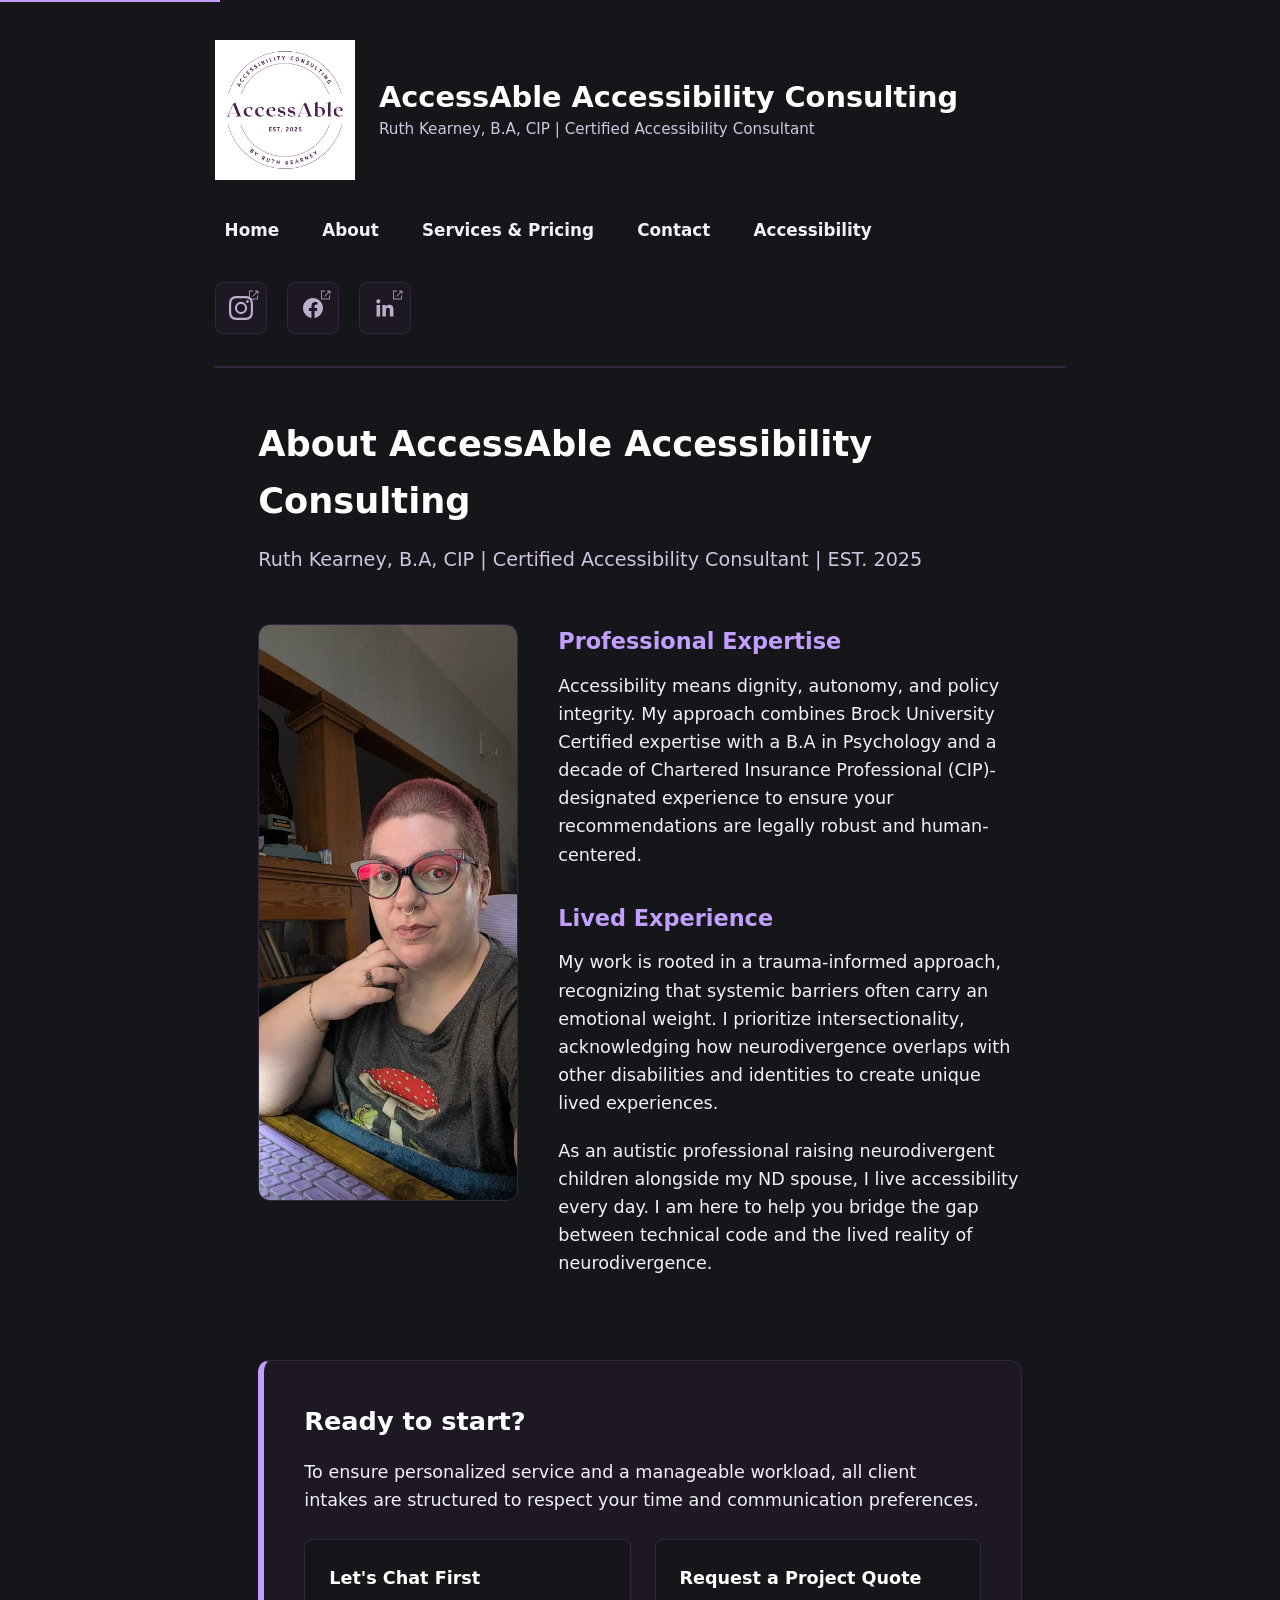
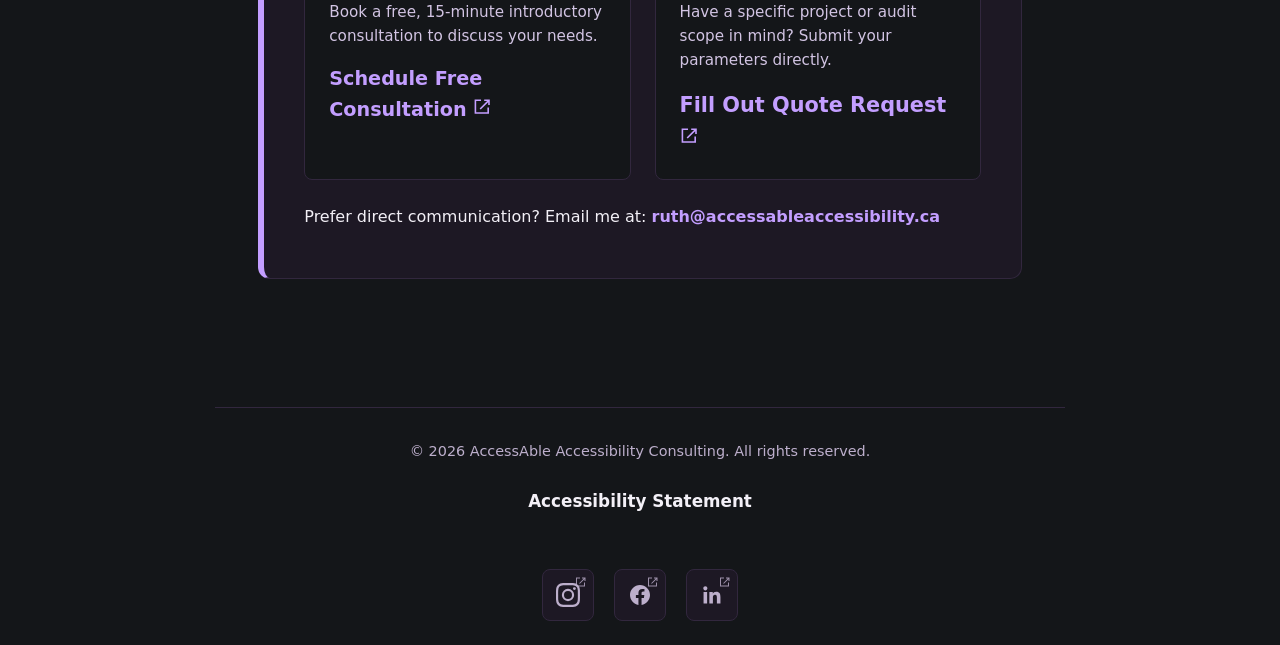
==== commit d4ff46f0: "Removed links to resources page" ====
--- a/about.html
+++ b/about.html
@@ -383,7 +383,7 @@
     <li><a href="about.html">About</a></li>
     <li><a href="services.html">Services & Pricing</a></li>
     <li><a href="contact.html">Contact</a></li>
-    <li><a href="resources.html">Resources</a></li>
+    <!-- <li><a href="resources.html">Resources</a></li> -->
     <li><a href="accessibility.html">Accessibility</a></li>
 </ul>
             </nav>
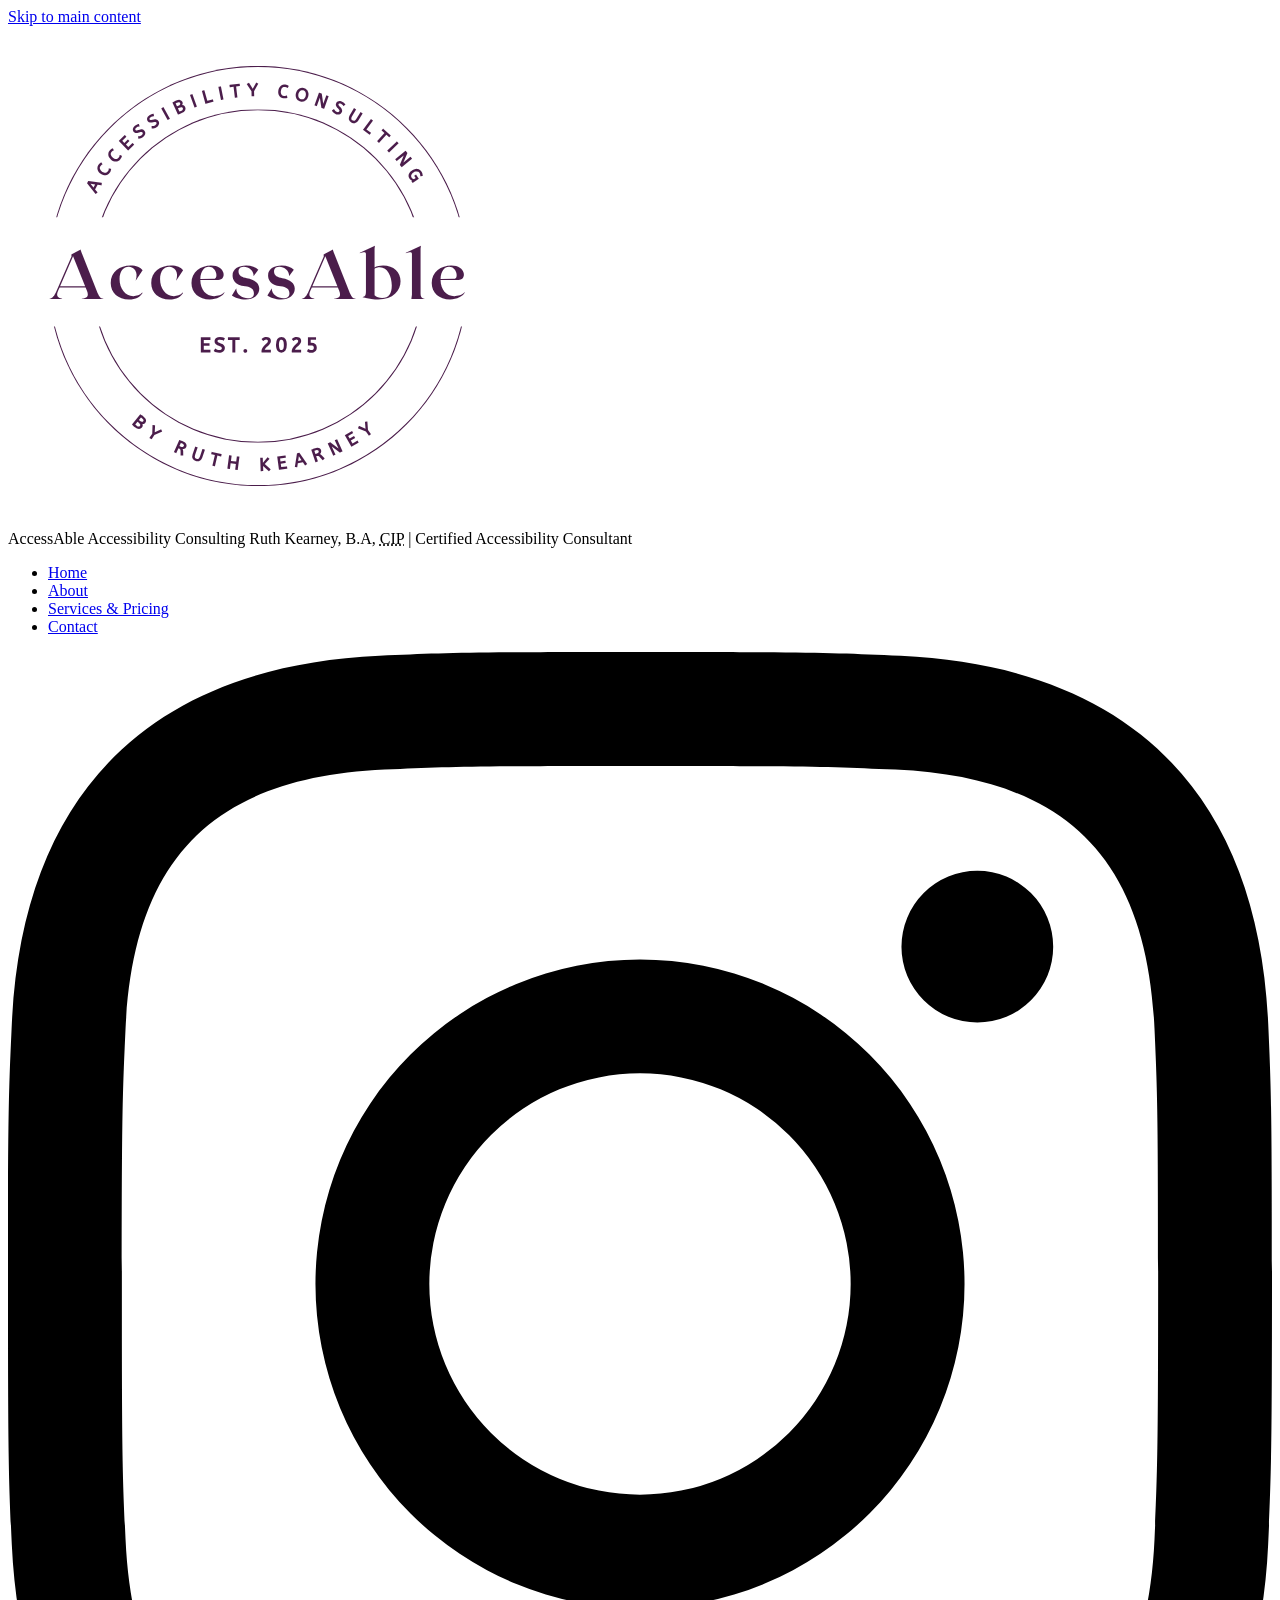
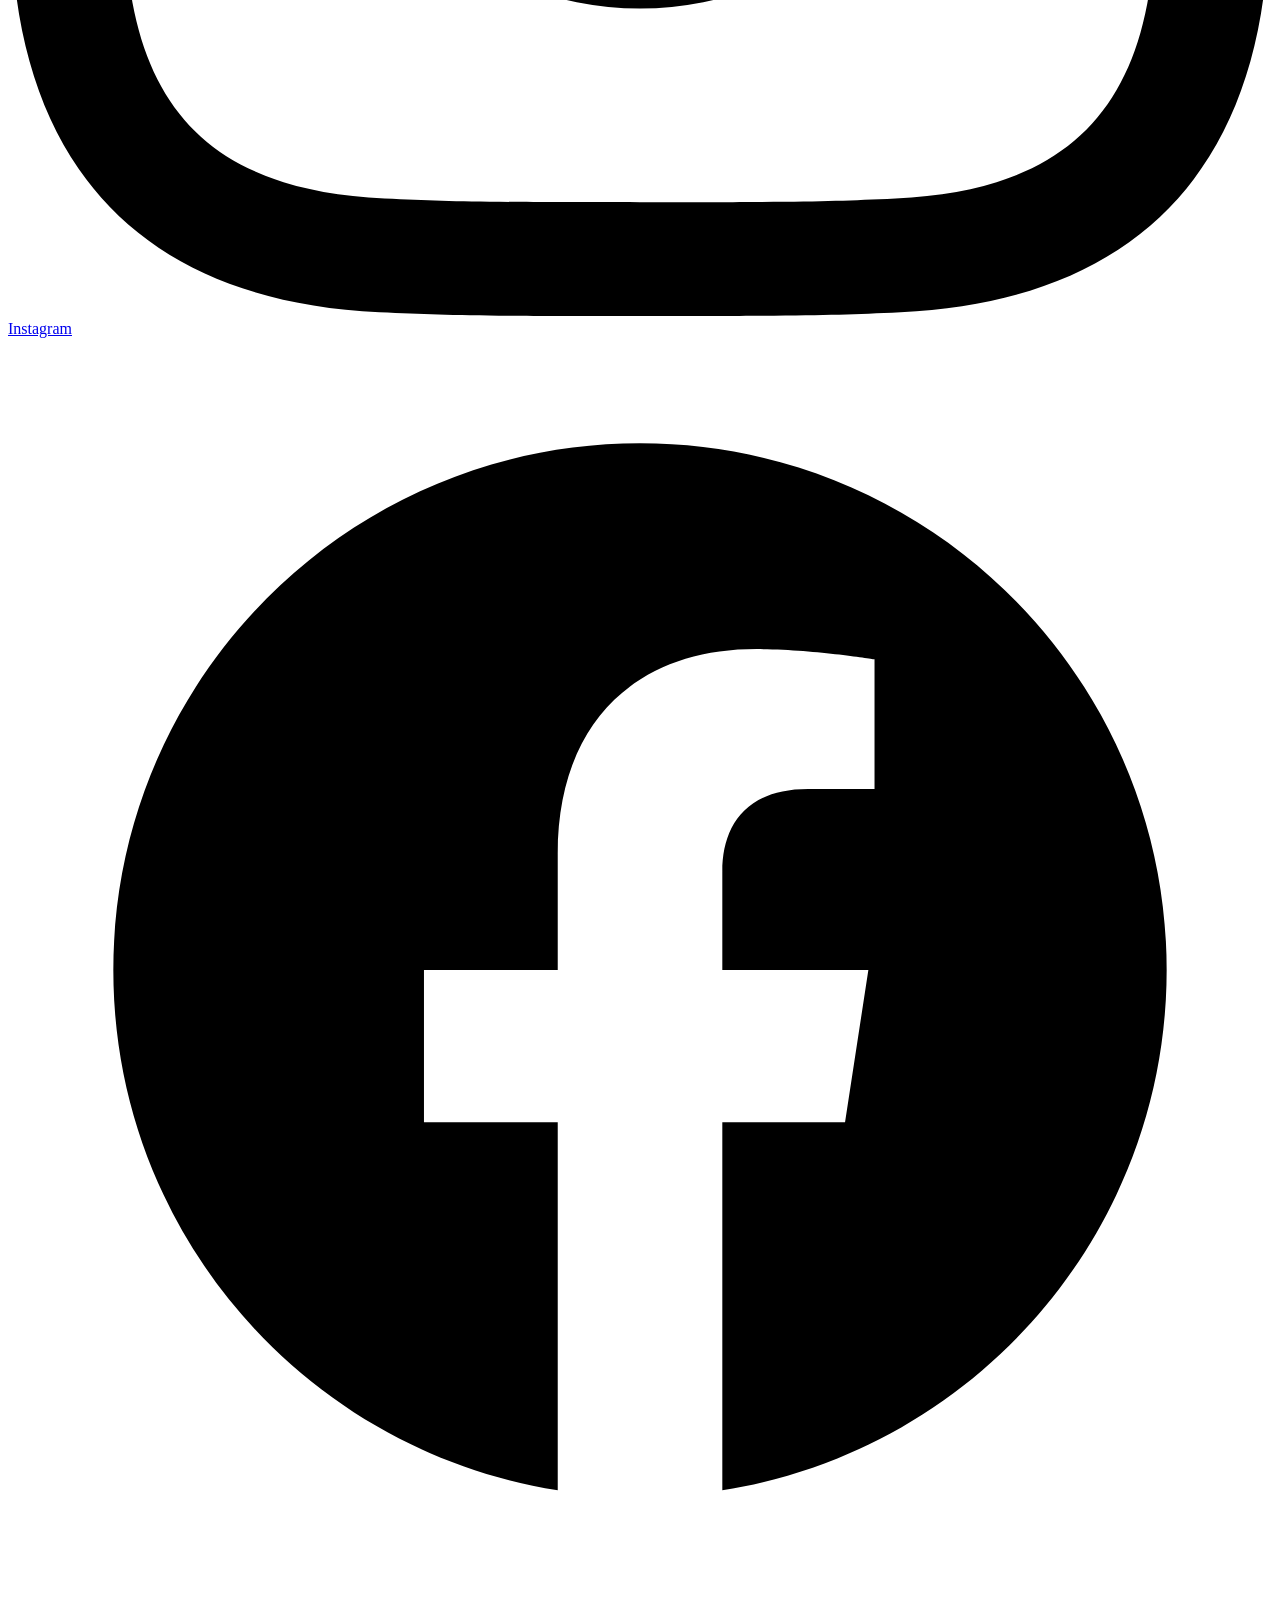
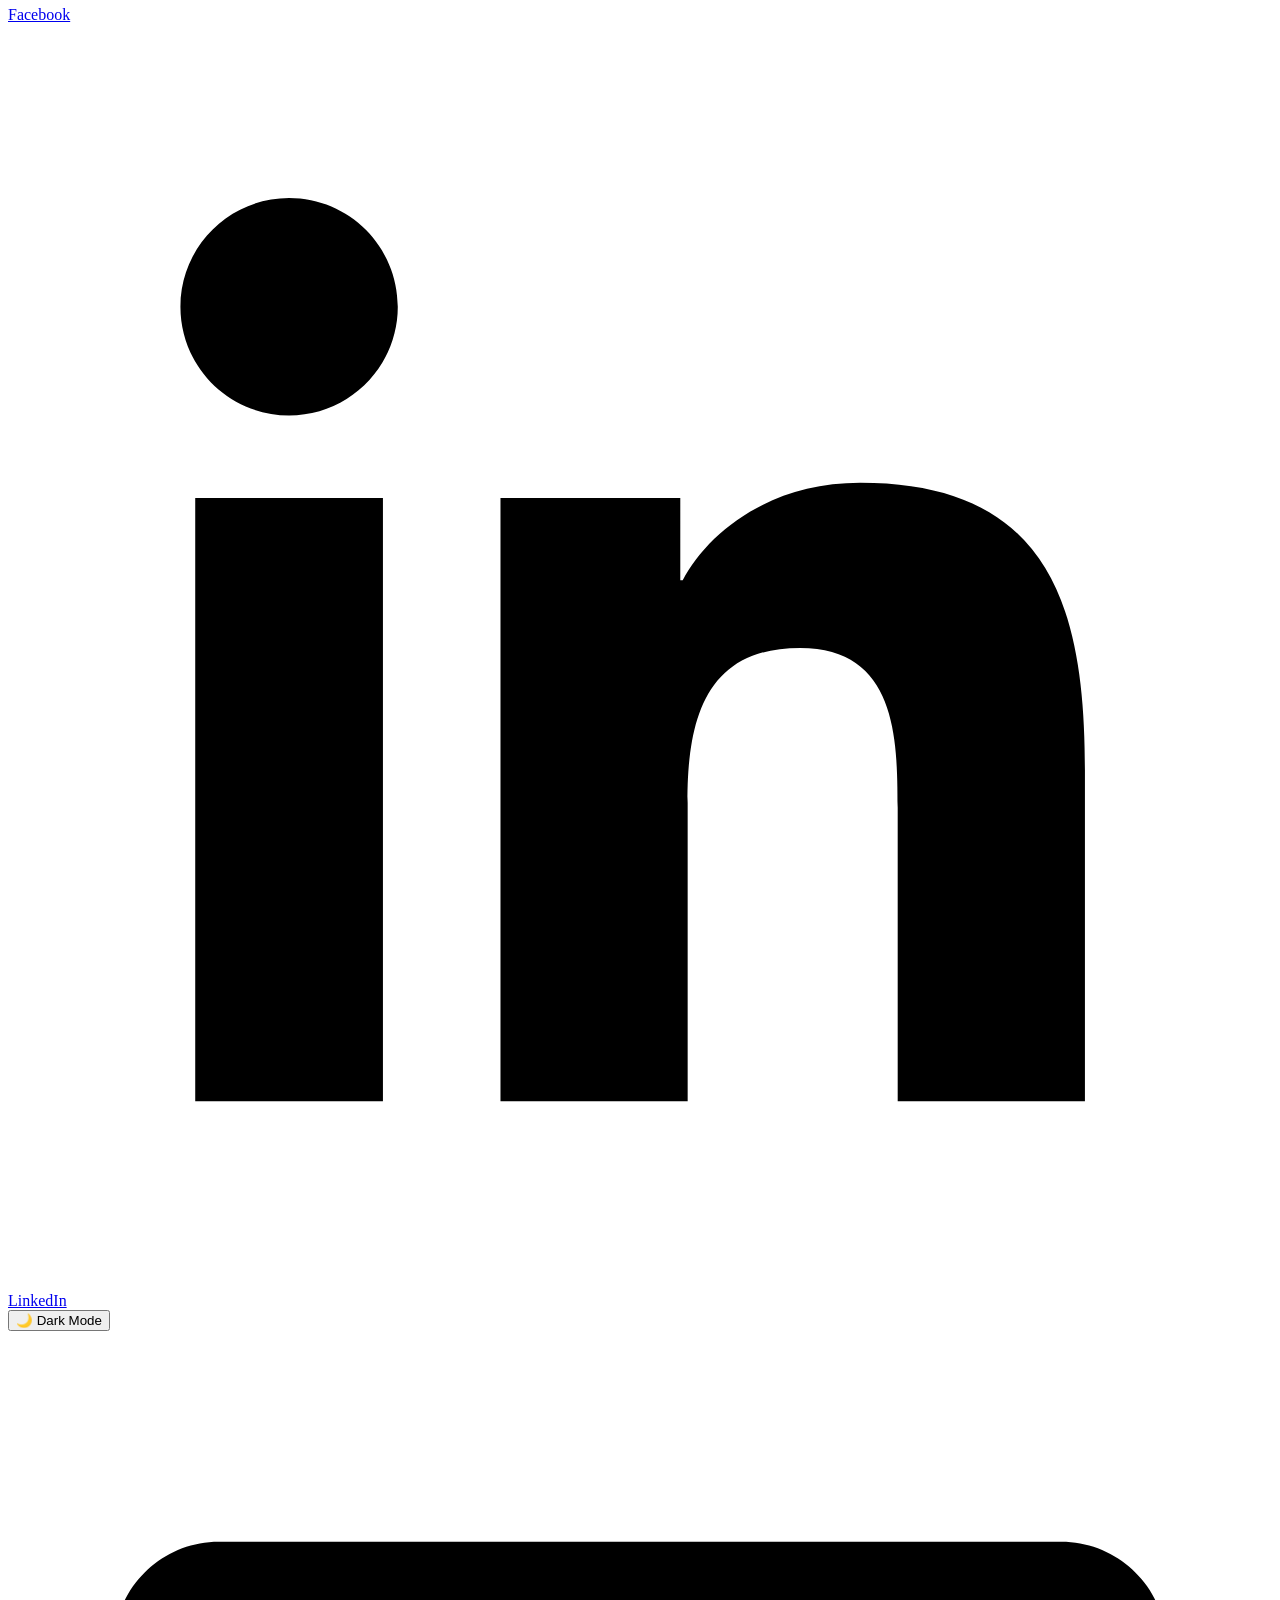
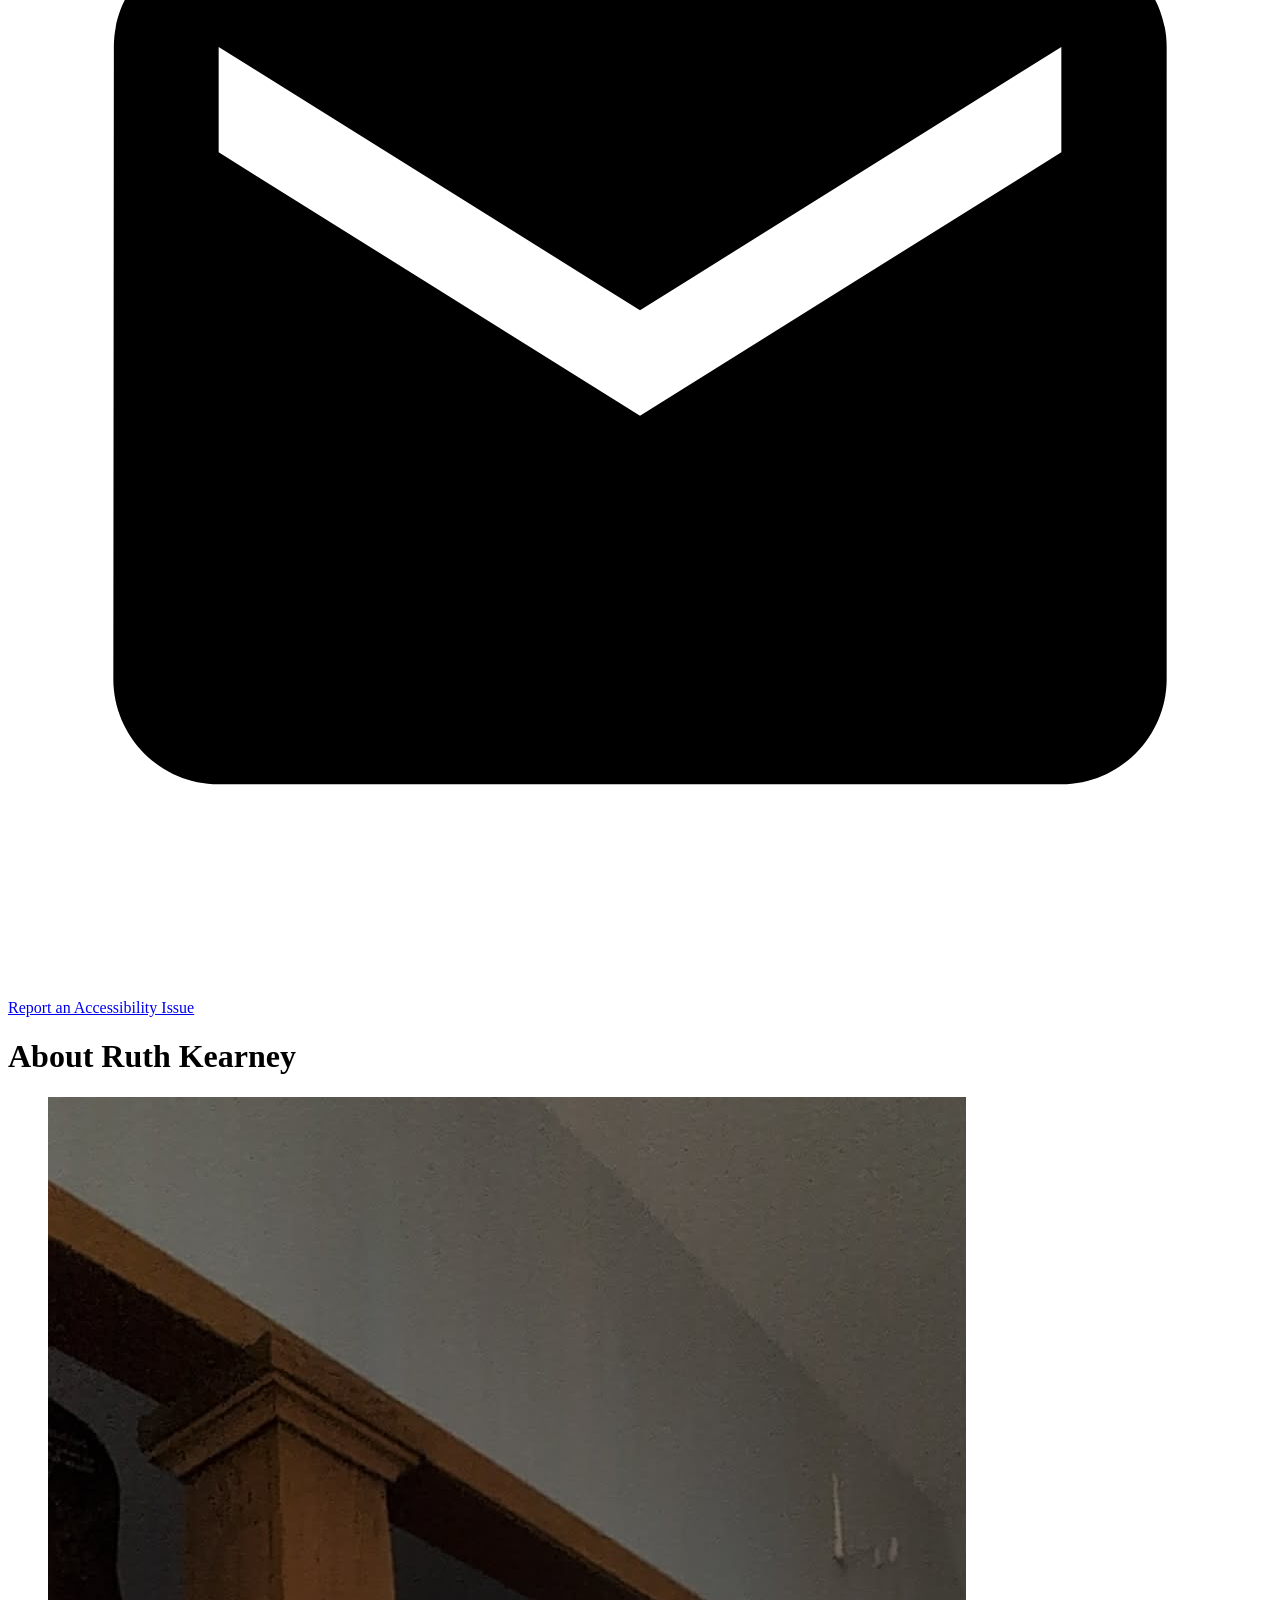
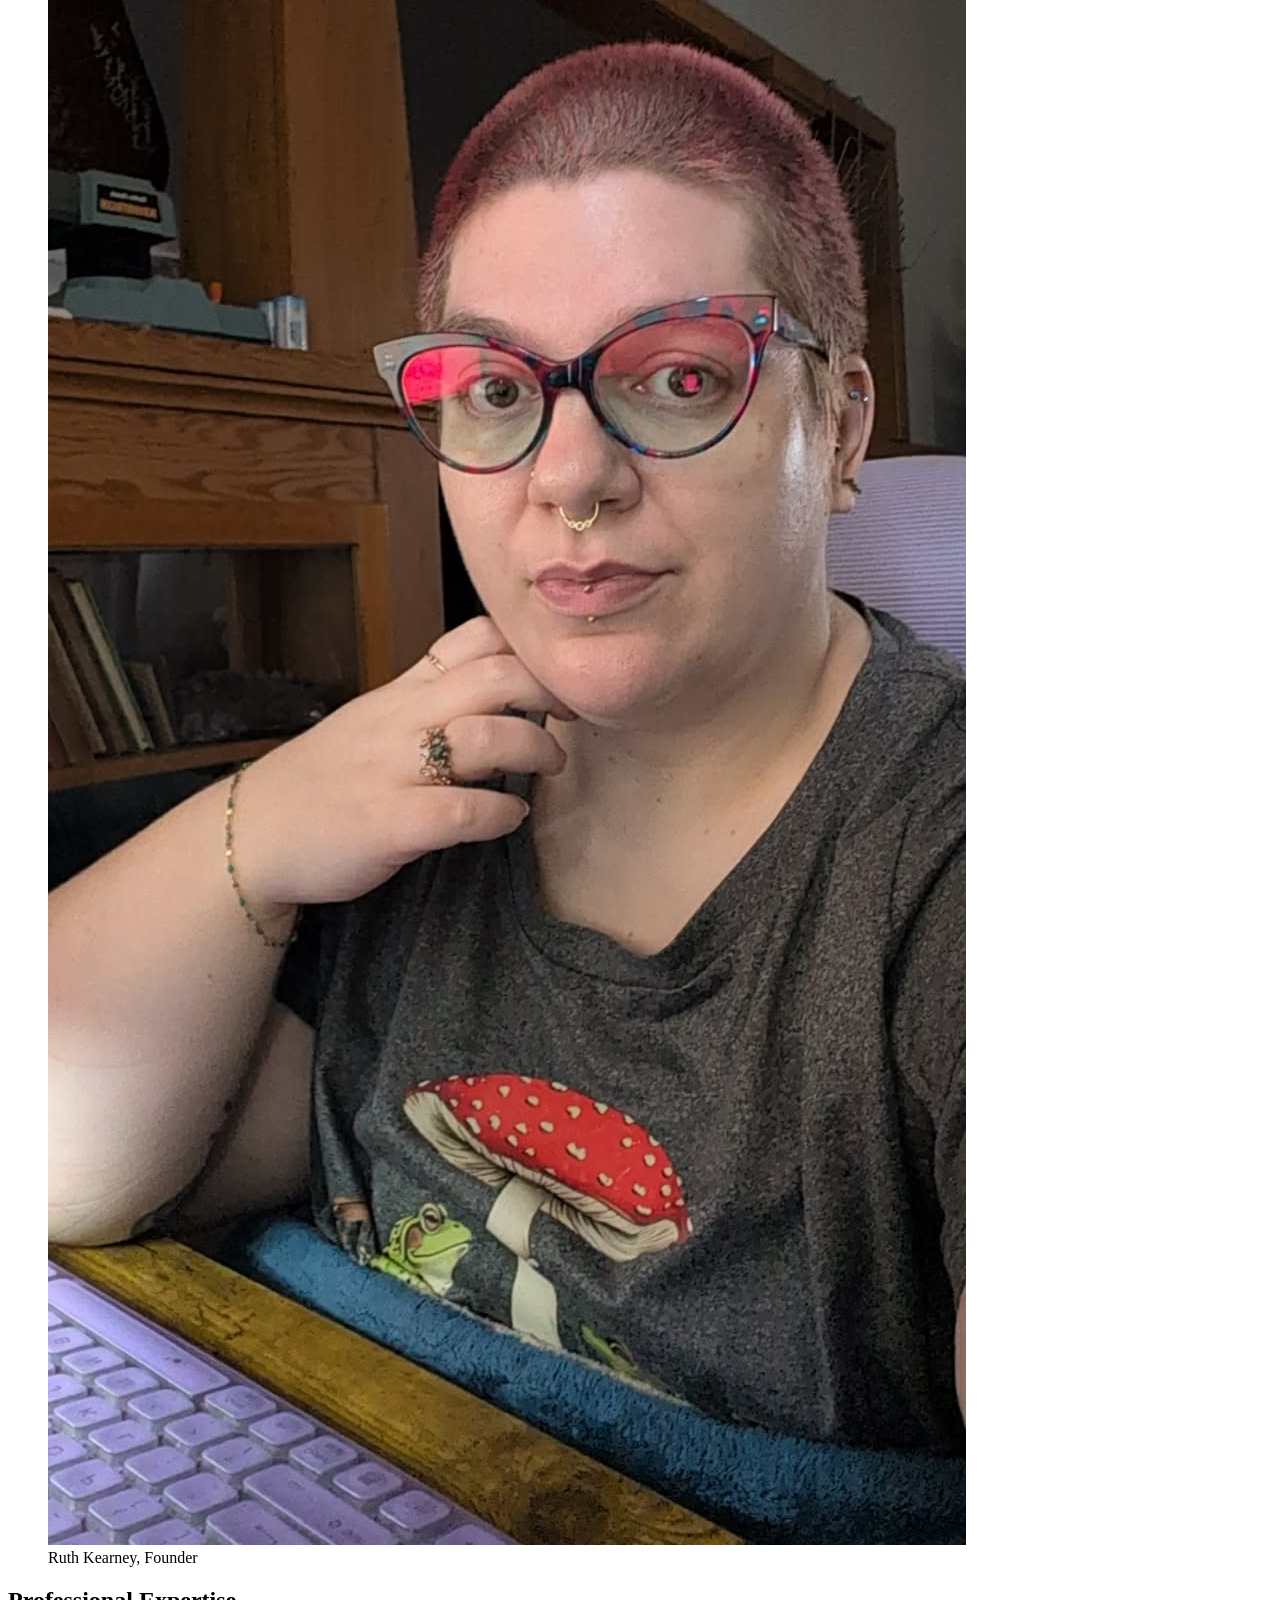
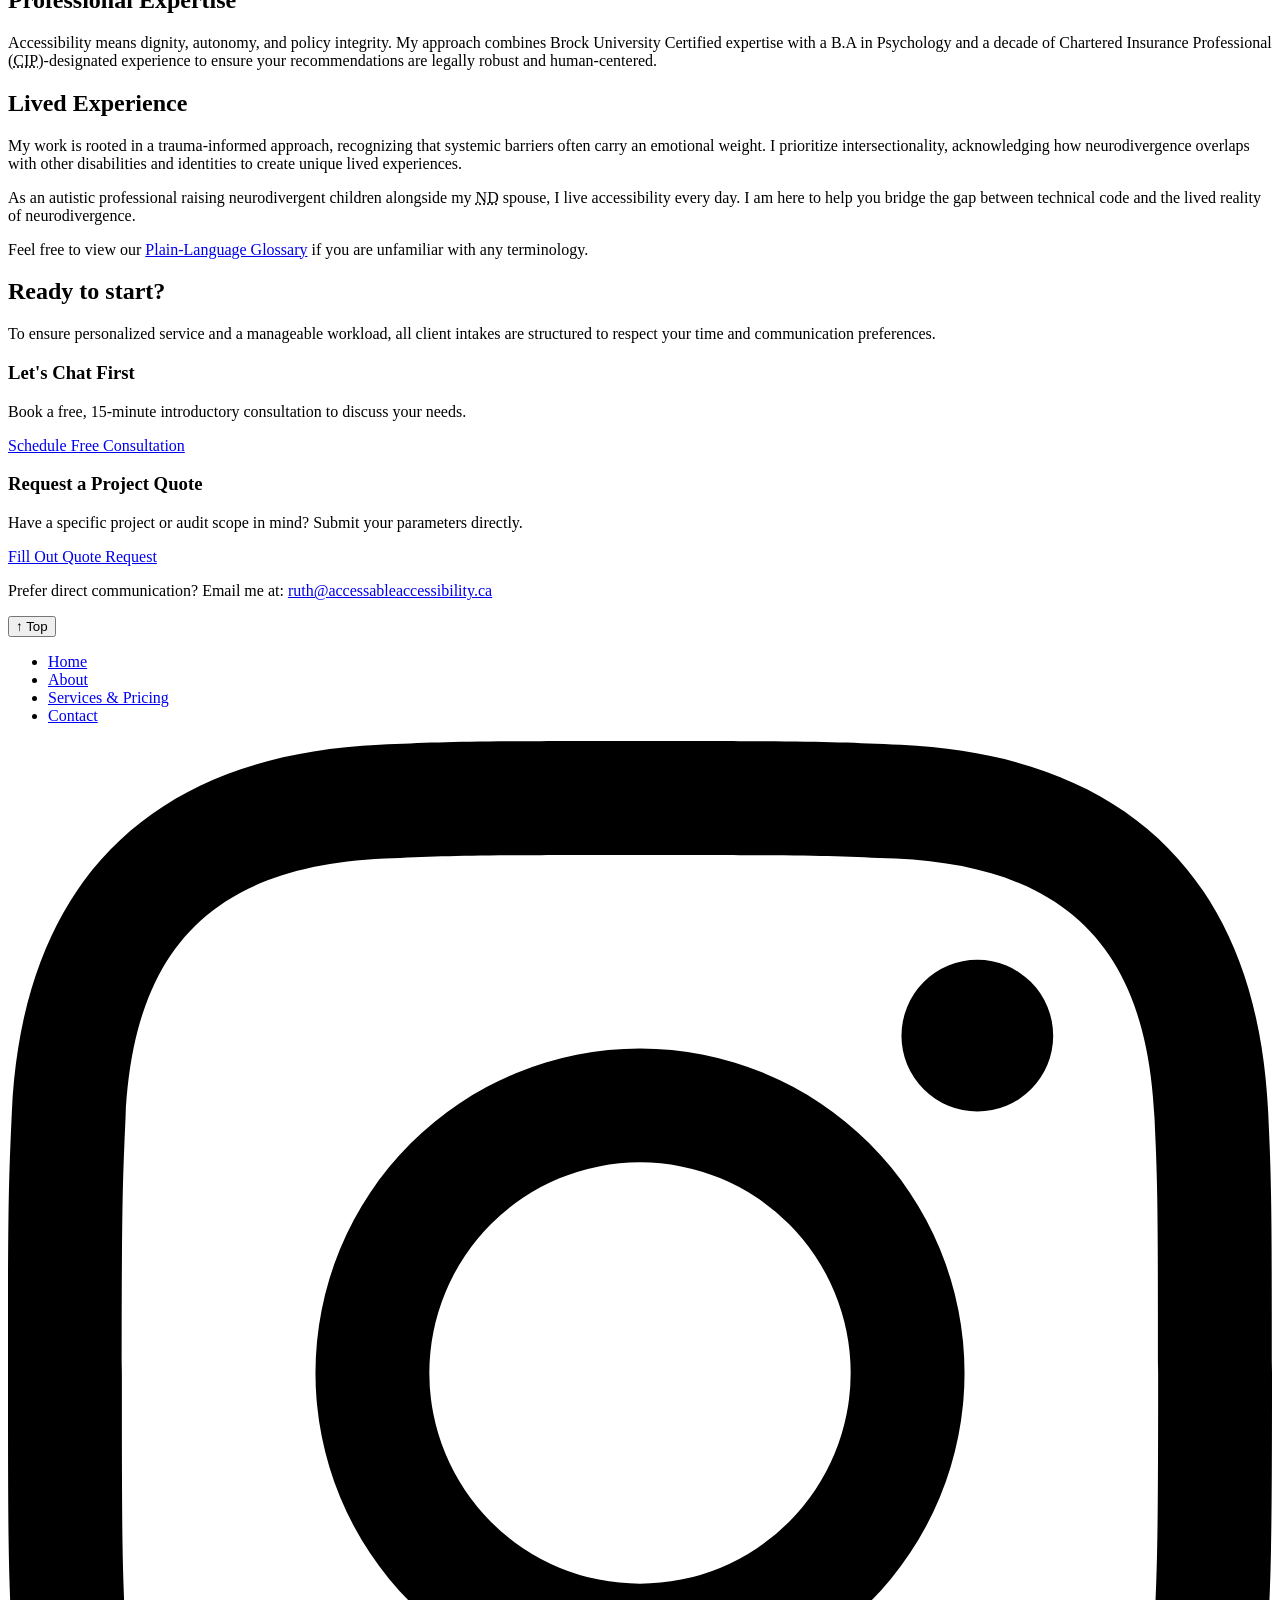
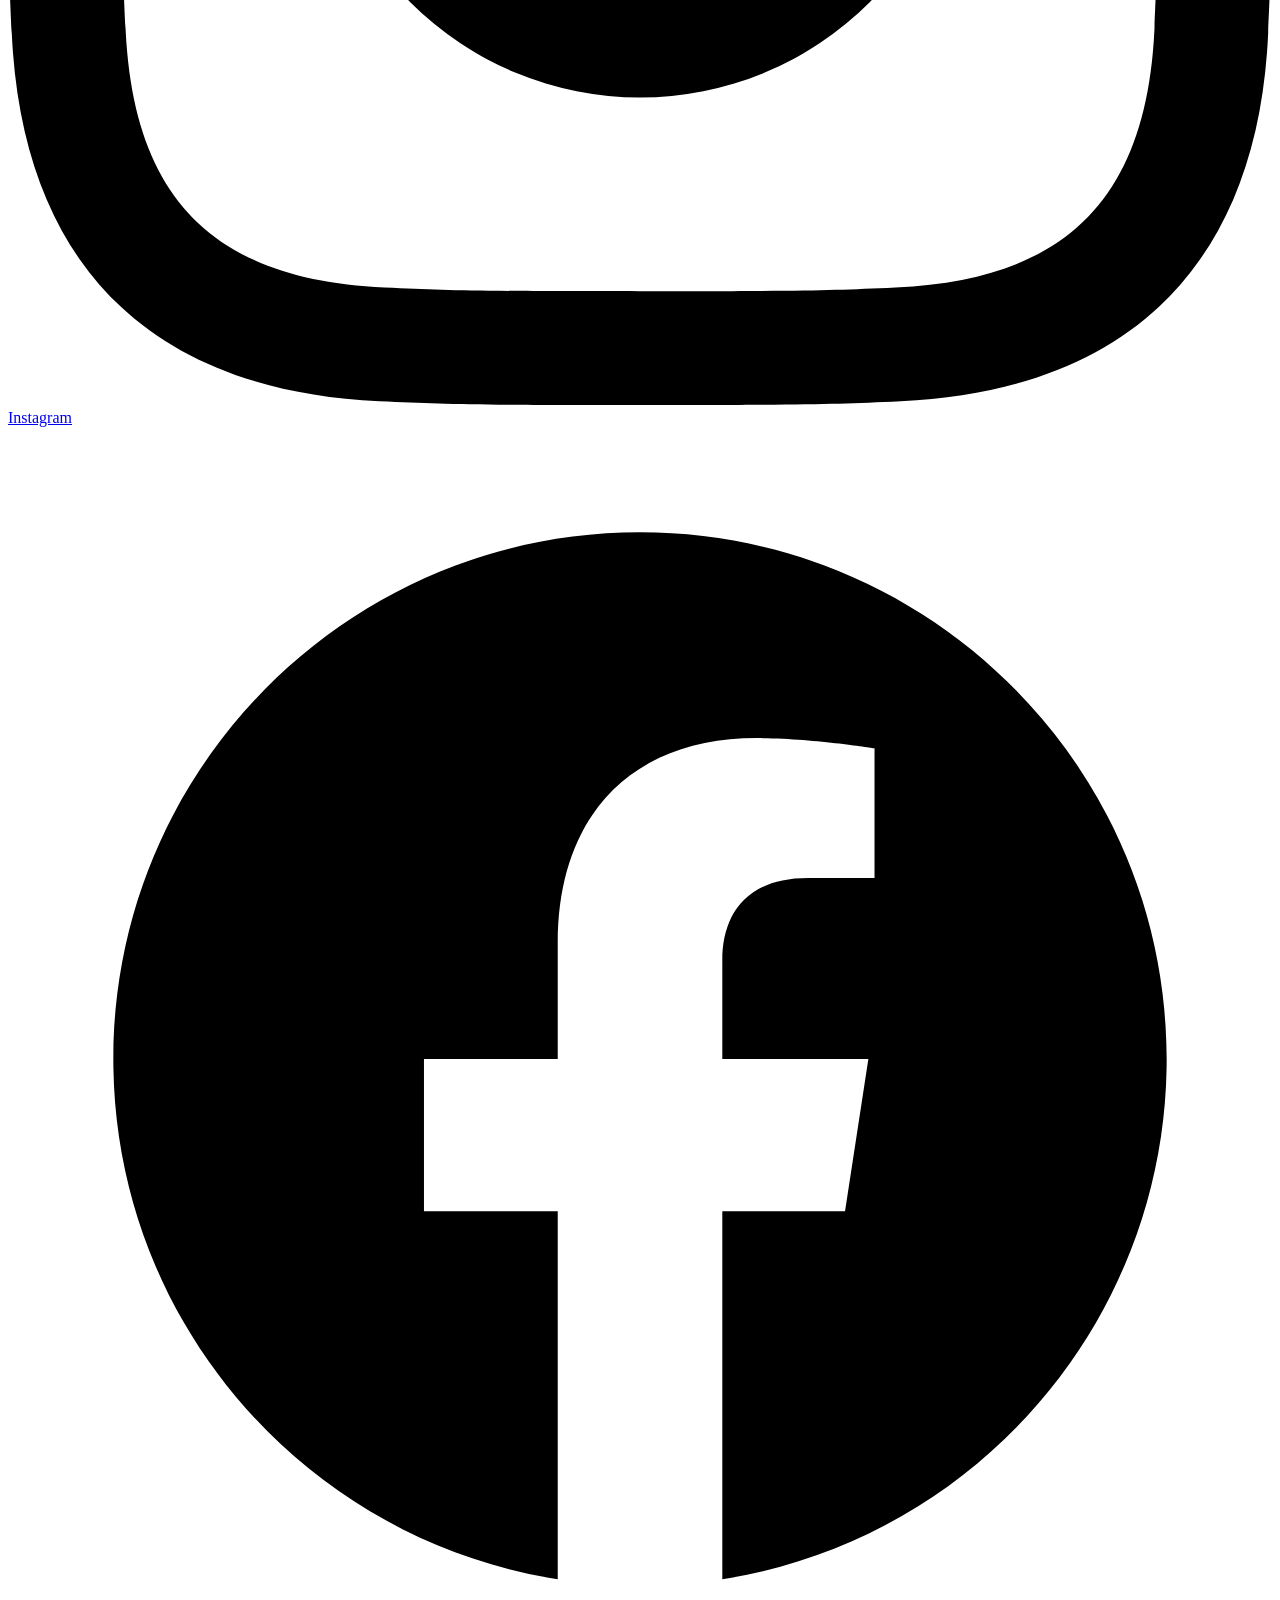
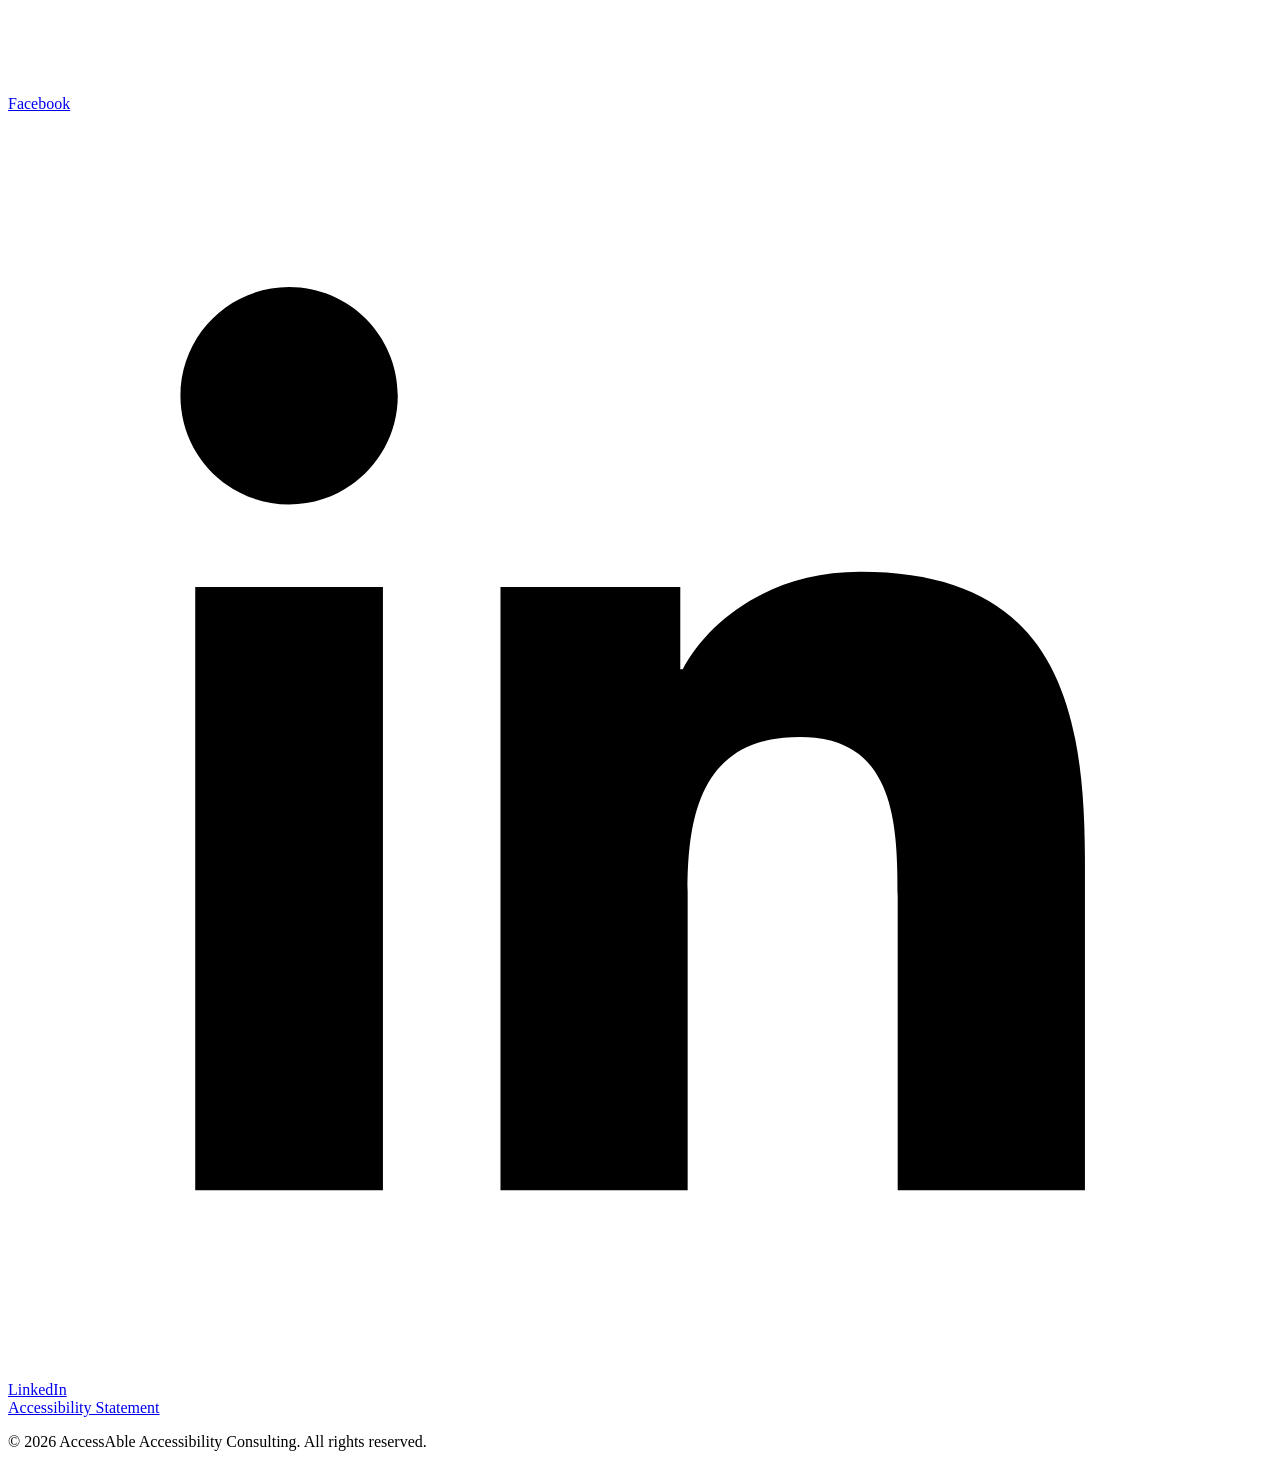
==== commit 31ecc6ef: "Add files via upload" ====
--- a/about.html
+++ b/about.html
@@ -4,521 +4,278 @@
     <meta charset="UTF-8">
     <meta name="viewport" content="width=device-width, initial-scale=1.0">
     <title>About | AccessAble Accessibility Consulting</title>
-    <style>
-        * {
-            box-sizing: border-box;
-            margin: 0;
-            padding: 0;
-        }
-
-        html {
-            scroll-behavior: smooth;
-        }
-
-        /* 🚫 2.3.3 Prefers-Reduced-Motion Media Query */
-        @media (prefers-reduced-motion: reduce) {
-            html {
-                scroll-behavior: auto !important;
-            }
-            .back-to-top {
-                transition: none !important;
-            }
-        }
-
-        body {
-            font-family: system-ui, -apple-system, BlinkMacSystemFont, 'Segoe UI', Roboto, sans-serif;
-            background-color: #141619; 
-            color: #f3f0f7; 
-            line-height: 1.6;
-            padding: 0 1.5rem;
-        }
-
-        /* ♿ Skip to Content Link */
-        .skip-link {
-            position: absolute;
-            top: -40px;
-            left: 0;
-            background: #c39eff;
-            color: #120e16;
-            padding: 8px 16px;
-            z-index: 100;
-            font-weight: bold;
-            transition: top 0.2s;
-            text-decoration: none;
-        }
-        .skip-link:focus {
-            top: 0;
-            outline: 3px solid #ffffff;
-            outline-offset: 2px;
-        }
-
-        /* 🏠 Structural Header Elements */
-        header {
-            max-width: 850px;
-            margin: 2.5rem auto;
-            border-bottom: 2px solid #32273e; 
-            padding-bottom: 2rem;
-        }
-
-        .header-brand {
-            display: flex; 
-            align-items: center; 
-            gap: 1.5rem; 
-            text-decoration: none; 
-            margin-bottom: 1.5rem; 
-            border: none;
-        }
-
-        .logo-link {
-            display: inline-block;
-            border-radius: 4px;
-            transition: outline 0.1s;
-        }
-        .logo-link:focus {
-            outline: 3px solid #c39eff;
-            outline-offset: 4px;
-        }
-
-        .header-logo {
-            height: 140px; 
-            width: auto; 
-            display: block; 
-            border: none;
-        }
-
-        /* 🗺️ Nav Menu */
-        .nav-container {
-            display: flex;
-            justify-content: space-between;
-            align-items: center;
-            gap: 1.5rem;
-            flex-wrap: wrap;
-        }
-
-        nav ul {
-            list-style: none;
-            display: flex;
-            gap: 1.5rem;
-            margin: 0;
-            padding: 0;
-            flex-wrap: wrap;
-        }
-
-        nav a {
-            color: #f3f0f7;
-            text-decoration: none;
-            font-weight: 600;
-            font-size: 1.05rem;
-            padding: 0.8rem 0.6rem; /* Increases bounding box over 44px */
-            display: inline-block;
-            border-bottom: 2px solid transparent;
-            transition: color 0.2s, border-color 0.2s;
-        }
-
-        nav a:hover {
-            color: #c39eff;
-            border-bottom-color: #c39eff;
-        }
-        
-        nav a:focus {
-            color: #c39eff;
-            outline: 3px solid #c39eff;
-            outline-offset: 2px;
-        }
-
-        nav a.active {
-            color: #c39eff;
-            border-bottom: 2px solid #c39eff;
-        }
-
-        /* 📱 Social Icons Area */
-        /* 📱 Social Icons Target Area Controls (SC 2.5.5 - Enhanced Spacing & Scale) */
-        .social-group {
-            display: flex;
-            align-items: center;
-            gap: 1.25rem; /* 20px clean spatial clearance buffer between distinct targets */
-        }
-
-        .social-link {
-            display: inline-flex;
-            align-items: center;
-            justify-content: center;
-            color: #bdafcc;
-            width: 52px;  /* Absolute AAA physical boundaries */
-            height: 52px; /* Absolute AAA physical boundaries */
-            border-radius: 8px;
-            position: relative;
-            background-color: #1d1824;
-            border: 1px solid #32273e;
-            transition: color 0.2s, background-color 0.2s, border-color 0.2s;
-        }
-
-        .social-link .brand-icon {
-            width: 24px;
-            height: 24px;
-            fill: currentColor;
-            display: block;
-        }
-
-        /* Distinct, high-visibility external indicator icon layout */
-        .social-link .external-glyph {
-            position: absolute;
-            top: 6px;
-            right: 6px;
-            width: 12px;
-            height: 12px;
-            fill: currentColor;
-            opacity: 0.8;
-        }
-
-        .social-link:hover {
-            color: #c39eff;
-            background-color: #261f30;
-            border-color: #4c3b5c;
-        }
-
-        .social-link:focus {
-            color: #c39eff;
-            background-color: #261f30;
-            outline: 3px solid #c39eff;
-            outline-offset: 2px;
-        }
-
-        /* Core Main Layout */
-        main {
-            /* Explicitly limits block layouts to ~75 characters wide */
-            max-width: 75ch; 
-            margin: 0 auto;
-            padding-bottom: 5rem;
-        }
-
-        .page-title {
-            margin: 3rem 0 1rem 0;
-            font-size: 2.2rem;
-            color: #ffffff;
-        }
-
-        .section-intro {
-            font-size: 1.2rem;
-            color: #d2c4e3; /* Increased contrast brightness */
-            margin-bottom: 3rem;
-        }
-
-        .profile-container {
-            display: flex;
-            gap: 2.5rem;
-            align-items: flex-start;
-            flex-wrap: wrap;
-            margin-bottom: 3rem;
-        }
-
-        .photo-column {
-            flex: 0 0 auto;
-            width: 260px;
-            max-width: 100%;
-        }
-
-        .photo-column img {
-            width: 100%;
-            height: auto;
-            border-radius: 12px;
-            border: 1px solid #32273e;
-            display: block;
-        }
-
-        .text-column {
-            flex: 1;
-            min-width: 280px;
-        }
-
-        .text-column h2 {
-            font-size: 1.4rem;
-            color: #c39eff;
-            margin: 0 0 0.75rem 0;
-        }
-
-        .text-column h2.second-heading {
-            margin-top: 2rem;
-        }
-
-        .text-column p {
-            margin-bottom: 1.2rem;
-            font-size: 1.1rem;
-            color: #f3f0f7;
-            line-height: 1.6;
-        }
-
-        /* 📢 CTA Booking Banner Area */
-        .cta-banner {
-            background-color: #1d1824;
-            border: 1px solid #32273e;
-            border-left: 6px solid #c39eff;
-            padding: 2.5rem;
-            border-radius: 12px;
-            margin-top: 4rem;
-        }
-
-        .cta-banner h2 {
-            font-size: 1.6rem;
-            color: #ffffff;
-            margin-bottom: 1rem;
-        }
-
-        .cta-banner p {
-            margin-bottom: 1.2rem;
-            color: #f3f0f7;
-            font-size: 1.1rem;
-        }
-
-        .cta-link {
-            color: #c39eff;
-            text-decoration: none;
-            font-weight: 700;
-        }
-        .cta-link:hover {
-            text-decoration: underline;
-        }
-        .cta-link:focus {
-            outline: 3px solid #c39eff;
-            outline-offset: 2px;
-            text-decoration: underline;
-        }
-
-        /* ♿ Robust Screen Reader Only Utility */
-        .sr-only {
-            position: absolute;
-            width: 1px;
-            height: 1px;
-            padding: 0;
-            margin: -1px;
-            overflow: hidden;
-            clip: rect(0, 0, 0, 0);
-            white-space: nowrap;
-            border: 0;
-        }
-
-        /* 🔝 Fixed Back to Top Control */
-        .back-to-top {
-            position: fixed;
-            bottom: 2rem;
-            right: 2rem;
-            background-color: #c39eff; 
-            color: #120e16;
-            border: 2px solid #32273e;
-            border-radius: 8px;
-            padding: 0.75rem 1.2rem;
-            font-weight: 700;
-            font-size: 1rem;
-            cursor: pointer;
-            z-index: 999;
-            opacity: 0;
-            transform: translateY(20px);
-            transition: opacity 0.3s, transform 0.3s, background-color 0.2s;
-            pointer-events: none; 
-        }
-
-        .back-to-top.visible {
-            opacity: 1;
-            transform: translateY(0);
-            pointer-events: auto; 
-        }
-
-        .back-to-top:hover {
-            background-color: #ddc7ff;
-        }
-        .back-to-top:focus {
-            background-color: #ddc7ff;
-            outline: 3px solid #ffffff;
-            outline-offset: 2px;
-        }
-
-        /* 👣 Page Footer Area */
-        footer {
-            max-width: 850px;
-            margin: 3rem auto 1.5rem auto;
-            border-top: 1px solid #32273e;
-            padding-top: 2rem;
-            font-size: 0.9rem;
-            color: #bdafcc;
-            text-align: center;
-        }
-
-        .footer-nav {
-            margin-top: 0.75rem;
-            display: flex;
-            flex-direction: column;
-            align-items: center;
-            gap: 1rem;
-        }
-
-        .footer-links {
-            display: flex;
-            gap: 1.5rem;
-            flex-wrap: wrap;
-            justify-content: center;
-        }
-    </style>
+    <link rel="stylesheet" href="style.css">
 </head>
 <body>
 
-    <a href="#main-content" class="skip-link">Skip to main content</a>
+    <a href="#main-content" id="skip-link-global" class="skip-link">Skip to main content</a>
 
     <header>
         <div class="header-brand">
-            <a href="index.html" class="logo-link" aria-label="AccessAble Accessibility Consulting - Home">
-                <img src="images/logo.png" alt="" class="header-logo" onerror="this.style.display='none'">
+            <a href="index.html" id="brandLogoContainer" class="logo-link" aria-label="AccessAble Accessibility Consulting - Home">
+                <img src="images/logo.png" alt="AccessAble Consulting Logo" class="header-logo" id="brandLogoImg">
             </a>
-            
-            <div style="display: block; text-align: left;">
-                <span style="display: block; font-size: 1.8rem; font-weight: 700; color: #ffffff; margin: 0; line-height: 1.2;">AccessAble Accessibility Consulting</span>
-                <span style="display: block; font-size: 0.95rem; color: #d2c4e3; margin: 0.3rem 0 0 0; line-height: 1.4;">Ruth Kearney, B.A, CIP | Certified Accessibility Consultant</span>
+
+            <div class="brand-text">
+                <span class="brand-title">AccessAble Accessibility Consulting</span>
+                <span class="brand-subtitle">Ruth Kearney, B.A, <abbr title="Chartered Insurance Professional">CIP</abbr> | Certified Accessibility Consultant</span>
             </div>
         </div>
 
-        
         <div class="nav-container">
             <nav aria-label="Main Navigation">
                 <ul>
-    <li><a href="index.html">Home</a></li>
-    <li><a href="about.html">About</a></li>
-    <li><a href="services.html">Services & Pricing</a></li>
-    <li><a href="contact.html">Contact</a></li>
-    <!-- <li><a href="resources.html">Resources</a></li> -->
-    <li><a href="accessibility.html">Accessibility</a></li>
-</ul>
+                    <li><a href="index.html">Home</a></li>
+                    <li><a href="about.html" class="active" aria-current="page">About</a></li>
+                    <li><a href="services.html">Services & Pricing</a></li>
+                    <li><a href="contact.html">Contact</a></li>
+                </ul>
             </nav>
 
-            <div class="social-group" aria-label="Social Media Context Links">
-                <a href="https://www.instagram.com/accessableaccessibility/" class="social-link" target="_blank" rel="noopener" aria-label="Visit our Instagram profile (opens in a new tab)">
-                    <svg class="brand-icon" viewBox="0 0 24 24" aria-hidden="true"><path d="M12 2.163c3.204 0 3.584.012 4.85.07 3.252.148 4.771 1.691 4.919 4.919.058 1.265.069 1.645.069 4.849 0 3.205-.012 3.584-.069 4.849-.149 3.225-1.664 4.771-4.919 4.919-1.266.058-1.644.07-4.85.07-3.204 0-3.584-.012-4.849-.07-3.26-.149-4.771-1.699-4.919-4.92-.058-1.265-.07-1.644-.07-4.849 0-3.204.013-3.583.07-4.849.149-3.227 1.664-4.771 4.919-4.919 1.266-.057 1.645-.069 4.849-.069zM12 0C8.741 0 8.333.014 7.053.072 2.695.272.273 2.69.073 7.051.014 8.333 0 8.741 0 12c0 3.259.014 3.668.072 4.948.2 4.358 2.618 6.78 6.98 6.98 1.281.058 1.689.072 4.948.072 3.259 0 3.668-.014 4.948-.072 4.354-.2 6.782-2.618 6.979-6.98.059-1.28.073-1.689.073-4.948 0-3.259-.014-3.667-.072-4.947-.196-4.354-2.617-6.78-6.979-6.98C15.668.014 15.259 0 12 0zm0 5.838a6.162 6.162 0 100 12.324 6.162 6.162 0 000-12.324zM12 16a4 4 0 110-8 4 4 0 010 8zm6.406-11.845a1.44 1.44 0 100 2.881 1.44 1.44 0 000-2.881z"/></svg>
-                    <svg class="external-glyph" viewBox="0 0 24 24" aria-hidden="true"><path d="M14 3h7v7h-2V6.414l-9.293 9.293-1.414-1.414L17.586 5H14V3zm-4 2H4v14h14v-6h2v8H2V3h8v2z"/></svg>
-                </a>
-                <a href="https://www.facebook.com/profile.php?id=61587194308628" class="social-link" target="_blank" rel="noopener" aria-label="Visit our Facebook page (opens in a new tab)">
-                    <svg class="brand-icon" viewBox="0 0 24 24" aria-hidden="true"><path d="M22 12c0-5.523-4.477-10-10-10S2 6.477 2 12c0 4.991 3.657 9.128 8.438 9.878v-6.987h-2.54V12h2.54V9.797c0-2.506 1.492-3.89 3.777-3.89 1.094 0 2.238.195 2.238.195v2.46h-1.26c-1.243 0-1.63.771-1.63 1.562V12h2.773l-.443 2.89h-2.33v6.988C18.343 21.128 22 16.991 22 12z"/></svg>
-                    <svg class="external-glyph" viewBox="0 0 24 24" aria-hidden="true"><path d="M14 3h7v7h-2V6.414l-9.293 9.293-1.414-1.414L17.586 5H14V3zm-4 2H4v14h14v-6h2v8H2V3h8v2z"/></svg>
-                </a>
-                <a href="https://www.linkedin.com/in/ruth-kearney-02051a6a" class="social-link" target="_blank" rel="noopener" aria-label="Visit our LinkedIn profile (opens in a new tab)">
-                    <svg class="brand-icon" viewBox="0 0 24 24" aria-hidden="true"><path d="M20.447 20.452h-3.554v-5.569c0-1.328-.027-3.037-1.852-3.037-1.853 0-2.136 1.445-2.136 2.939v5.667H9.351V9h3.414v1.561h.046c.477-.9 1.637-1.85 3.37-1.85 3.601 0 4.267 2.37 4.267 5.455v6.286zM5.337 7.433c-1.144 0-2.063-.926-2.063-2.065 0-1.138.92-2.063 2.063-2.063 1.14 0 2.064.925 2.064 2.063 0 1.139-.925 2.065-2.064 2.065zm1.782 13.019H3.555V9h3.564v11.452z"/></svg>
-                    <svg class="external-glyph" viewBox="0 0 24 24" aria-hidden="true"><path d="M14 3h7v7h-2V6.414l-9.293 9.293-1.414-1.414L17.586 5H14V3zm-4 2H4v14h14v-6h2v8H2V3h8v2z"/></svg>
-                </a>
+            <div class="header-actions-area">
+                <div class="social-group" aria-label="Social Media Profiles">
+                    <a href="https://www.instagram.com/accessableaccessibility/" class="social-link" aria-label="Visit our Instagram profile">
+                        <svg class="brand-icon" viewBox="0 0 24 24" aria-hidden="true" focusable="false"><path d="M12 2.163c3.204 0 3.584.012 4.85.07 3.252.148 4.771 1.691 4.919 4.919.058 1.265.069 1.645.069 4.849 0 3.205-.012 3.584-.069 4.849-.149 3.225-1.664 4.771-4.919 4.919-1.266.058-1.644.07-4.85.07-3.204 0-3.584-.012-4.849-.07-3.26-.149-4.771-1.699-4.919-4.92-.058-1.265-.07-1.644-.07-4.849 0-3.204.013-3.583.07-4.849.149-3.227 1.664-4.771 4.919-4.919 1.266-.057 1.645-.069 4.849-.069zM12 0C8.741 0 8.333.014 7.053.072 2.695.272.273 2.69.073 7.051.014 8.333 0 8.741 0 12c0 3.259.014 3.668.072 4.948.2 4.358 2.618 6.78 6.98 6.98 1.281.058 1.689.072 4.948.072 3.259 0 3.668-.014 4.948-.072 4.354-.2 6.782-2.618 6.979-6.98.059-1.28.073-1.689.073-4.948 0-3.259-.014-3.667-.072-4.947-.196-4.354-2.617-6.78-6.979-6.98C15.668.014 15.259 0 12 0zm0 5.838a6.162 6.162 0 100 12.324 6.162 6.162 0 000-12.324zM12 16a4 4 0 110-8 4 4 0 010 8zm6.406-11.845a1.44 1.44 0 100 2.881 1.44 1.44 0 000-2.881z"/></svg>
+                    <span class="visually-hidden">Instagram</span>
+                </a>
+                <a href="https://www.facebook.com/profile.php?id=61587194308628" class="social-link" aria-label="Visit our Facebook page">
+                    <svg class="brand-icon" viewBox="0 0 24 24" aria-hidden="true" focusable="false"><path d="M22 12c0-5.523-4.477-10-10-10S2 6.477 2 12c0 4.991 3.657 9.128 8.438 9.878v-6.987h-2.54V12h2.54V9.797c0-2.506 1.492-3.89 3.777-3.89 1.094 0 2.238.195 2.238.195v2.46h-1.26c-1.243 0-1.63.771-1.63 1.562V12h2.773l-.443 2.89h-2.33v6.988C18.343 21.128 22 16.991 22 12z"/></svg>
+                    <span class="visually-hidden">Facebook</span>
+                </a>
+                <a href="https://www.linkedin.com/in/ruth-kearney-02051a6a" class="social-link" aria-label="Visit our LinkedIn profile">
+                    <svg class="brand-icon" viewBox="0 0 24 24" aria-hidden="true" focusable="false"><path d="M20.447 20.452h-3.554v-5.569c0-1.328-.027-3.037-1.852-3.037-1.853 0-2.136 1.445-2.136 2.939v5.667H9.351V9h3.414v1.561h.046c.477-.9 1.637-1.85 3.37-1.85 3.601 0 4.267 2.37 4.267 5.455v6.286zM5.337 7.433c-1.144 0-2.063-.926-2.063-2.065 0-1.138.92-2.063 2.063-2.063 1.14 0 2.064.925 2.064 2.063 0 1.139-.925 2.065-2.064 2.065zm1.782 13.019H3.555V9h3.564v11.452z"/></svg>
+                    <span class="visually-hidden">LinkedIn</span>
+                </a>
+            </div>
+
+                <button id="themeToggle" class="theme-toggle-btn" aria-label="Light Mode (switch to light theme)">
+                    <span id="themeToggleIcon" aria-hidden="true">☀️</span>
+                    <span id="themeToggleText">Light Mode</span>
+                </button>
             </div>
         </div>
     </header>
 
-    <main id="main-content">
-        <h1 class="page-title">About AccessAble Accessibility Consulting</h1>
-        <p class="section-intro">Ruth Kearney, B.A, CIP | Certified Accessibility Consultant | EST. 2025</p>
-
-        <div class="profile-container">
-            
-            <div class="photo-column">
-                <img src="images/ruth.jpg" 
-                     alt="Ruth Kearney sitting at a desk with a purple keyboard, wearing cat-eye glasses, a septum piercing, and a grey t-shirt featuring a frog next to a red-and-white mushroom.">
-            </div>
-
-            <div class="text-column">
-                <section aria-label="Professional Expertise">
-                    <h2>Professional Expertise</h2>
-                    <p>
-                        Accessibility means dignity, autonomy, and policy integrity. My approach combines Brock University Certified expertise with a B.A in Psychology and a decade of Chartered Insurance Professional (CIP)-designated experience to ensure your recommendations are legally robust and human-centered.
-                    </p>
-                </section>
-
-                <section aria-label="Lived Experience">
-                    <h2 class="second-heading">Lived Experience</h2>
-                    <p>
-                        My work is rooted in a trauma-informed approach, recognizing that systemic barriers often carry an emotional weight. I prioritize intersectionality, acknowledging how neurodivergence overlaps with other disabilities and identities to create unique lived experiences.
-                    </p>
-                    <p>
-                        As an autistic professional raising neurodivergent children alongside my ND spouse, I live accessibility every day. I am here to help you bridge the gap between technical code and the lived reality of neurodivergence.
-                    </p>
-                </section>
-            </div>
-
-        </div>
-
-        <section class="cta-banner" aria-label="Engagement Intent Options">
-            <h2>Ready to start?</h2>
-            <p style="margin-bottom: 1.5rem;">To ensure personalized service and a manageable workload, all client intakes are structured to respect your time and communication preferences.</p>
-            
-            <div style="display: flex; gap: 1.5rem; flex-wrap: wrap; margin-bottom: 1.5rem;">
-                
-                <div style="flex: 1; min-width: 260px; background-color: #141619; border: 1px solid #32273e; padding: 1.5rem; border-radius: 8px;">
-                    <h3 style="color: #ffffff; margin-bottom: 0.5rem; font-size: 1.1rem;">Let's Chat First</h3>
-                    <p style="font-size: 0.95rem; color: #d2c4e3; margin-bottom: 1rem;">Book a free, 15-minute introductory consultation to discuss your needs.</p>
-                    <a href="https://calendar.app.google/gNQzkk5dsByMoFer8" 
-                       target="_blank" 
-                       rel="noopener" 
-                       class="cta-link" 
-                       style="display: inline-block; font-size: 1.2rem;"
-                       aria-label="Schedule Free Consultation (opens in a new tab)">Schedule Free Consultation<span class="sr-only" role="tooltip"> (opens in a new tab)</span> <svg style=" height: 1.2rem; width: 1.2rem; fill: currentColor" viewBox="0 0 24 24" aria-hidden="true"><path d="M14 3h7v7h-2V6.414l-9.293 9.293-1.414-1.414L17.586 5H14V3zm-4 2H4v14h14v-6h2v8H2V3h8v2z"/></svg>
-                    </a>
+    <div class="consistent-help-panel" aria-label="Help Options">
+        <a href="accessibility.html" class="consistent-help-link">
+            <svg class="consistent-help-icon" viewBox="0 0 24 24" aria-hidden="true" focusable="false">
+                <path d="M20 4H4c-1.1 0-1.99.9-1.99 2L2 18c0 1.1.9 2 2 2h16c1.1 0 2-.9 2-2V6c0-1.1-.9-2-2-2zm0 4l-8 5-8-5V6l8 5 8-5v2z"/>
+            </svg>
+            Report an Accessibility Issue
+        </a>
+    </div>
+
+    <main id="main-content" tabindex="-1">
+        <h1 class="page-title">About Ruth Kearney</h1>
+
+        <section class="profile-layout-container" aria-label="Ruth Kearney Profile">
+
+            <figure class="profile-figure">
+                <img src="images/ruth.jpg" alt="A smiling portrait of Ruth Kearney, Certified Accessibility Consultant. She wears large, heart-shaped glasses with a vibrant rainbow pattern, a nasal piercing, and a round-neck top featuring an entomology print. Seated with a hand by her face, she is in a cozy office environment with shelves visible." class="profile-img">
+                <figcaption class="profile-caption">
+                    Ruth Kearney, Founder
+                </figcaption>
+            </figure>
+
+            <div class="profile-text-content">
+                <h2 class="profile-subheading-first">Professional Expertise</h2>
+                <p>Accessibility means dignity, autonomy, and policy integrity. My approach combines Brock University Certified expertise with a B.A in Psychology and a decade of Chartered Insurance Professional (<abbr title="Chartered Insurance Professional">CIP</abbr>)-designated experience to ensure your recommendations are legally robust and human-centered.</p>
+
+                <h2 class="profile-subheading-spaced">Lived Experience</h2>
+                <p>My work is rooted in a trauma-informed approach, recognizing that systemic barriers often carry an emotional weight. I prioritize intersectionality, acknowledging how neurodivergence overlaps with other disabilities and identities to create unique lived experiences.</p>
+
+                <p>As an autistic professional raising neurodivergent children alongside my <abbr title="Neurodivergent">ND</abbr> spouse, I live accessibility every day. I am here to help you bridge the gap between technical code and the lived reality of neurodivergence.</p>
+
+                <p class="profile-glossary-row">
+                    Feel free to view our <a href="index.html#terms-glossary" class="cta-fallback-link">Plain-Language Glossary</a> if you are unfamiliar with any terminology.
+                </p>
+            </div>
+        </section>
+
+        <section class="home-section ready-to-start-section">
+            <div class="feature-card cta-main-card">
+                <h2 class="cta-heading">Ready to start?</h2>
+                <p class="cta-intro-text">
+                    To ensure personalized service and a manageable workload, all client intakes are structured to respect your time and communication preferences.
+                </p>
+
+                <div class="cta-split-container">
+
+                    <div class="cta-inner-box">
+                        <div>
+                            <h3 class="cta-box-title">Let's Chat First</h3>
+                            <p class="cta-box-description">
+                                Book a free, 15-minute introductory consultation to discuss your needs.
+                            </p>
+                        </div>
+                        <a href="https://calendar.app.google/xUgXJCssR6XMGdk8A"
+                           class="btn"
+                           target="_blank"
+                           rel="noopener noreferrer"
+                           aria-label="Schedule Free Consultation (opens in a new tab)">
+                            Schedule Free Consultation
+                        </a>
+                    </div>
+
+                    <div class="cta-inner-box">
+                        <div>
+                            <h3 class="cta-box-title">Request a Project Quote</h3>
+                            <p class="cta-box-description">
+                                Have a specific project or audit scope in mind? Submit your parameters directly.
+                            </p>
+                        </div>
+                        <a href="https://docs.google.com/forms/d/e/1FAIpQLScbKb4CCIJ5krEg-ghoG_O-TSTOMvjk7x22Ctgcwlv14UPP6A/viewform?usp=header"
+                           class="btn"
+                           target="_blank"
+                           rel="noopener noreferrer"
+                           aria-label="Fill Out Quote Request (opens in a new tab)">
+                            Fill Out Quote Request
+                        </a>
+                    </div>
+
                 </div>
 
-                <div style="flex: 1; min-width: 260px; background-color: #141619; border: 1px solid #32273e; padding: 1.5rem; border-radius: 8px;">
-                    <h3 style="color: #ffffff; margin-bottom: 0.5rem; font-size: 1.1rem;">Request a Project Quote</h3>
-                    <p style="font-size: 0.95rem; color: #d2c4e3; margin-bottom: 1rem;">Have a specific project or audit scope in mind? Submit your parameters directly.</p>
-                    <a href="https://forms.gle/bXz4GAgffQhFirALA" 
-                       target="_blank" 
-                       rel="noopener" 
-                       class="cta-link" 
-                       style="display: inline-block; font-size: 1.3rem;"
-                       aria-label="Fill Out Quote Request (opens in a new tab)">Fill Out Quote Request<span class="sr-only" role="tooltip"> (opens in a new tab)</span> <svg style=" height: 1.2rem; width: 1.2rem; fill: currentColor" viewBox="0 0 24 24" aria-hidden="true"><path d="M14 3h7v7h-2V6.414l-9.293 9.293-1.414-1.414L17.586 5H14V3zm-4 2H4v14h14v-6h2v8H2V3h8v2z"/></svg>
-                    </a>
-                </div>
-
-            </div>
-
-            <p style="font-size: 1rem; color: #f3f0f7; margin-bottom: 0.5rem;">Prefer direct communication? Email me at: <a href="mailto:ruth@accessableaccessibility.ca" class="cta-link">ruth@accessableaccessibility.ca</a></p>
-     </section>
+                <p class="cta-fallback-text">
+                    Prefer direct communication? Email me at:
+                    <a href="mailto:ruth@accessableaccessibility.ca" class="cta-fallback-link">ruth@accessableaccessibility.ca</a>
+                </p>
+            </div>
+        </section>
     </main>
 
     <button id="backToTopBtn" class="back-to-top" aria-label="Back to top" onclick="scrollToTop()">
         &uarr; Top
     </button>
 
+    <footer class="site-footer">
+        <div class="footer-content-wrapper">
+            <nav class="footer-primary-nav" aria-label="Footer Navigation">
+                <ul>
+                    <li><a href="index.html">Home</a></li>
+                    <li><a href="about.html">About</a></li>
+                    <li><a href="services.html">Services & Pricing</a></li>
+                    <li><a href="contact.html">Contact</a></li>
+                </ul>
+            </nav>
+
+            <div class="footer-social-group" aria-label="Footer Social Links">
+                <a href="https://www.instagram.com/accessableaccessibility/" class="social-link" aria-label="Visit our Instagram profile">
+                    <svg class="brand-icon" viewBox="0 0 24 24" aria-hidden="true" focusable="false"><path d="M12 2.163c3.204 0 3.584.012 4.85.07 3.252.148 4.771 1.691 4.919 4.919.058 1.265.069 1.645.069 4.849 0 3.205-.012 3.584-.069 4.849-.149 3.225-1.664 4.771-4.919 4.919-1.266.058-1.644.07-4.85.07-3.204 0-3.584-.012-4.849-.07-3.26-.149-4.771-1.699-4.919-4.92-.058-1.265-.07-1.644-.07-4.849 0-3.204.013-3.583.07-4.849.149-3.227 1.664-4.771 4.919-4.919 1.266-.057 1.645-.069 4.849-.069zM12 0C8.741 0 8.333.014 7.053.072 2.695.272.273 2.69.073 7.051.014 8.333 0 8.741 0 12c0 3.259.014 3.668.072 4.948.2 4.358 2.618 6.78 6.98 6.98 1.281.058 1.689.072 4.948.072 3.259 0 3.668-.014 4.948-.072 4.354-.2 6.782-2.618 6.979-6.98.059-1.28.073-1.689.073-4.948 0-3.259-.014-3.667-.072-4.947-.196-4.354-2.617-6.78-6.979-6.98C15.668.014 15.259 0 12 0zm0 5.838a6.162 6.162 0 100 12.324 6.162 6.162 0 000-12.324zM12 16a4 4 0 110-8 4 4 0 010 8zm6.406-11.845a1.44 1.44 0 100 2.881 1.44 1.44 0 000-2.881z"/></svg>
+                    <span class="visually-hidden">Instagram</span>
+                </a>
+                <a href="https://www.facebook.com/profile.php?id=61587194308628" class="social-link" aria-label="Visit our Facebook page">
+                    <svg class="brand-icon" viewBox="0 0 24 24" aria-hidden="true" focusable="false"><path d="M22 12c0-5.523-4.477-10-10-10S2 6.477 2 12c0 4.991 3.657 9.128 8.438 9.878v-6.987h-2.54V12h2.54V9.797c0-2.506 1.492-3.89 3.777-3.89 1.094 0 2.238.195 2.238.195v2.46h-1.26c-1.243 0-1.63.771-1.63 1.562V12h2.773l-.443 2.89h-2.33v6.988C18.343 21.128 22 16.991 22 12z"/></svg>
+                    <span class="visually-hidden">Facebook</span>
+                </a>
+                <a href="https://www.linkedin.com/in/ruth-kearney-02051a6a" class="social-link" aria-label="Visit our LinkedIn profile">
+                    <svg class="brand-icon" viewBox="0 0 24 24" aria-hidden="true" focusable="false"><path d="M20.447 20.452h-3.554v-5.569c0-1.328-.027-3.037-1.852-3.037-1.853 0-2.136 1.445-2.136 2.939v5.667H9.351V9h3.414v1.561h.046c.477-.9 1.637-1.85 3.37-1.85 3.601 0 4.267 2.37 4.267 5.455v6.286zM5.337 7.433c-1.144 0-2.063-.926-2.063-2.065 0-1.138.92-2.063 2.063-2.063 1.14 0 2.064.925 2.064 2.063 0 1.139-.925 2.065-2.064 2.065zm1.782 13.019H3.555V9h3.564v11.452z"/></svg>
+                    <span class="visually-hidden">LinkedIn</span>
+                </a>
+            </div>
+
+            <div class="footer-statement-row">
+                <a href="accessibility.html" class="footer-statement-link">Accessibility Statement</a>
+            </div>
+
+            <p class="footer-copyright-text">&copy; 2026 AccessAble Accessibility Consulting. All rights reserved.</p>
+        </div>
+    </footer>
+
     <script>
-        const backToTopBtn = document.getElementById("backToTopBtn");
-
-        window.onscroll = function() {
-            if (document.body.scrollTop > 250 || document.documentElement.scrollTop > 250) {
-                backToTopBtn.classList.add("visible");
+        document.addEventListener('DOMContentLoaded', function() {
+            const brandLogoImg = document.getElementById('brandLogoImg');
+            const brandLogoContainer = document.getElementById('brandLogoContainer');
+
+            if (brandLogoImg && brandLogoContainer) {
+                brandLogoImg.addEventListener('error', function() {
+                    const textualFallback = document.createElement('span');
+                    textualFallback.style.fontWeight = '800';
+                    textualFallback.style.fontSize = '1.3rem';
+                    textualFallback.style.color = 'var(--text-brand)';
+                    textualFallback.style.display = 'inline-block';
+                    textualFallback.textContent = 'AccessAble Home';
+
+                    brandLogoContainer.appendChild(textualFallback);
+                });
+            }
+
+            const backToTopBtn = document.getElementById("backToTopBtn");
+
+            window.onscroll = function() {
+                if (document.body.scrollTop > 250 || document.documentElement.scrollTop > 250) {
+                    backToTopBtn.style.display = "inline-flex";
+                    setTimeout(() => {
+                        backToTopBtn.classList.add("visible");
+                    }, 10);
+                } else {
+                    backToTopBtn.classList.remove("visible");
+                    backToTopBtn.addEventListener('transitionend', function handler(e) {
+                        if (!backToTopBtn.classList.contains('visible')) {
+                            backToTopBtn.style.display = "none";
+                        }
+                        backToTopBtn.removeEventListener('transitionend', handler);
+                    });
+                }
+            };
+
+            const themeToggleBtn = document.getElementById('themeToggle');
+            const themeToggleIcon = document.getElementById('themeToggleIcon');
+            const themeToggleText = document.getElementById('themeToggleText');
+
+            const currentTheme = localStorage.getItem('theme') || (window.matchMedia('(prefers-color-scheme: light)').matches ? 'light' : 'dark');
+
+            if (currentTheme === 'light') {
+                document.documentElement.setAttribute('data-theme', 'light');
+                updateToggleUI('light');
             } else {
-                backToTopBtn.classList.remove("visible");
-            }
-        };
-
+                document.documentElement.setAttribute('data-theme', 'dark');
+                updateToggleUI('dark');
+            }
+
+            themeToggleBtn.addEventListener('click', () => {
+                let theme = document.documentElement.getAttribute('data-theme');
+                if (theme === 'dark') {
+                    document.documentElement.setAttribute('data-theme', 'light');
+                    localStorage.setItem('theme', 'light');
+                    updateToggleUI('light');
+                } else {
+                    document.documentElement.setAttribute('data-theme', 'dark');
+                    localStorage.setItem('theme', 'dark');
+                    updateToggleUI('dark');
+                }
+            });
+
+            function updateToggleUI(theme) {
+                if (theme === 'light') {
+                    themeToggleIcon.textContent = '🌙';
+                    themeToggleText.textContent = 'Dark Mode';
+                    themeToggleBtn.setAttribute('aria-label', 'Dark Mode (switch to dark theme)');
+                } else {
+                    themeToggleIcon.textContent = '☀️';
+                    themeToggleText.textContent = 'Light Mode';
+                    themeToggleBtn.setAttribute('aria-label', 'Light Mode (switch to light theme)');
+                }
+            }
+        });
+
+        // Strict focus tracking skip utility
         function scrollToTop() {
             window.scrollTo({
                 top: 0,
-                behavior: 'smooth'
+                behavior: window.matchMedia('(prefers-reduced-motion: reduce)').matches ? 'auto' : 'smooth'
             });
+
+            const topFocusTarget = document.getElementById('skip-link-global');
+            if (topFocusTarget) {
+                if ('requestAnimationFrame' in window) {
+                    requestAnimationFrame(() => {
+                        setTimeout(() => topFocusTarget.focus(), 150);
+                    });
+                } else {
+                    setTimeout(() => topFocusTarget.focus(), 300);
+                }
+            }
         }
     </script>
-
-    <footer>
-        <p>&copy; 2026 AccessAble Accessibility Consulting. All rights reserved.</p>
-        <nav class="footer-nav" aria-label="Footer Navigation">
-            <div class="footer-links">
-                <a href="accessibility.html">Accessibility Statement</a>
-            </div>
-
-            <div class="social-group" style="margin-top: 1.5rem; justify-content: center;" aria-label="Social Media Context Links">
-                <a href="https://www.instagram.com/accessableaccessibility/" class="social-link" target="_blank" rel="noopener" aria-label="Visit our Instagram profile (opens in a new tab)">
-                    <svg class="brand-icon" viewBox="0 0 24 24" aria-hidden="true"><path d="M12 2.163c3.204 0 3.584.012 4.85.07 3.252.148 4.771 1.691 4.919 4.919.058 1.265.069 1.645.069 4.849 0 3.205-.012 3.584-.069 4.849-.149 3.225-1.664 4.771-4.919 4.919-1.266.058-1.644.07-4.85.07-3.204 0-3.584-.012-4.849-.07-3.26-.149-4.771-1.699-4.919-4.92-.058-1.265-.07-1.644-.07-4.849 0-3.204.013-3.583.07-4.849.149-3.227 1.664-4.771 4.919-4.919 1.266-.057 1.645-.069 4.849-.069zM12 0C8.741 0 8.333.014 7.053.072 2.695.272.273 2.69.073 7.051.014 8.333 0 8.741 0 12c0 3.259.014 3.668.072 4.948.2 4.358 2.618 6.78 6.98 6.98 1.281.058 1.689.072 4.948.072 3.259 0 3.668-.014 4.948-.072 4.354-.2 6.782-2.618 6.979-6.98.059-1.28.073-1.689.073-4.948 0-3.259-.014-3.667-.072-4.947-.196-4.354-2.617-6.78-6.979-6.98C15.668.014 15.259 0 12 0zm0 5.838a6.162 6.162 0 100 12.324 6.162 6.162 0 000-12.324zM12 16a4 4 0 110-8 4 4 0 010 8zm6.406-11.845a1.44 1.44 0 100 2.881 1.44 1.44 0 000-2.881z"/></svg>
-                    <svg class="external-glyph" viewBox="0 0 24 24" aria-hidden="true"><path d="M14 3h7v7h-2V6.414l-9.293 9.293-1.414-1.414L17.586 5H14V3zm-4 2H4v14h14v-6h2v8H2V3h8v2z"/></svg>
-                </a>
-                <a href="https://www.facebook.com/profile.php?id=61587194308628" class="social-link" target="_blank" rel="noopener" aria-label="Visit our Facebook page (opens in a new tab)">
-                    <svg class="brand-icon" viewBox="0 0 24 24" aria-hidden="true"><path d="M22 12c0-5.523-4.477-10-10-10S2 6.477 2 12c0 4.991 3.657 9.128 8.438 9.878v-6.987h-2.54V12h2.54V9.797c0-2.506 1.492-3.89 3.777-3.89 1.094 0 2.238.195 2.238.195v2.46h-1.26c-1.243 0-1.63.771-1.63 1.562V12h2.773l-.443 2.89h-2.33v6.988C18.343 21.128 22 16.991 22 12z"/></svg>
-                    <svg class="external-glyph" viewBox="0 0 24 24" aria-hidden="true"><path d="M14 3h7v7h-2V6.414l-9.293 9.293-1.414-1.414L17.586 5H14V3zm-4 2H4v14h14v-6h2v8H2V3h8v2z"/></svg>
-                </a>
-                <a href="https://www.linkedin.com/in/ruth-kearney-02051a6a" class="social-link" target="_blank" rel="noopener" aria-label="Visit our LinkedIn profile (opens in a new tab)">
-                    <svg class="brand-icon" viewBox="0 0 24 24" aria-hidden="true"><path d="M20.447 20.452h-3.554v-5.569c0-1.328-.027-3.037-1.852-3.037-1.853 0-2.136 1.445-2.136 2.939v5.667H9.351V9h3.414v1.561h.046c.477-.9 1.637-1.85 3.37-1.85 3.601 0 4.267 2.37 4.267 5.455v6.286zM5.337 7.433c-1.144 0-2.063-.926-2.063-2.065 0-1.138.92-2.063 2.063-2.063 1.14 0 2.064.925 2.064 2.063 0 1.139-.925 2.065-2.064 2.065zm1.782 13.019H3.555V9h3.564v11.452z"/></svg>
-                    <svg class="external-glyph" viewBox="0 0 24 24" aria-hidden="true"><path d="M14 3h7v7h-2V6.414l-9.293 9.293-1.414-1.414L17.586 5H14V3zm-4 2H4v14h14v-6h2v8H2V3h8v2z"/></svg>
-                </a>
-            </div>
-        </nav>
-    </footer>
-
 </body>
 </html>
